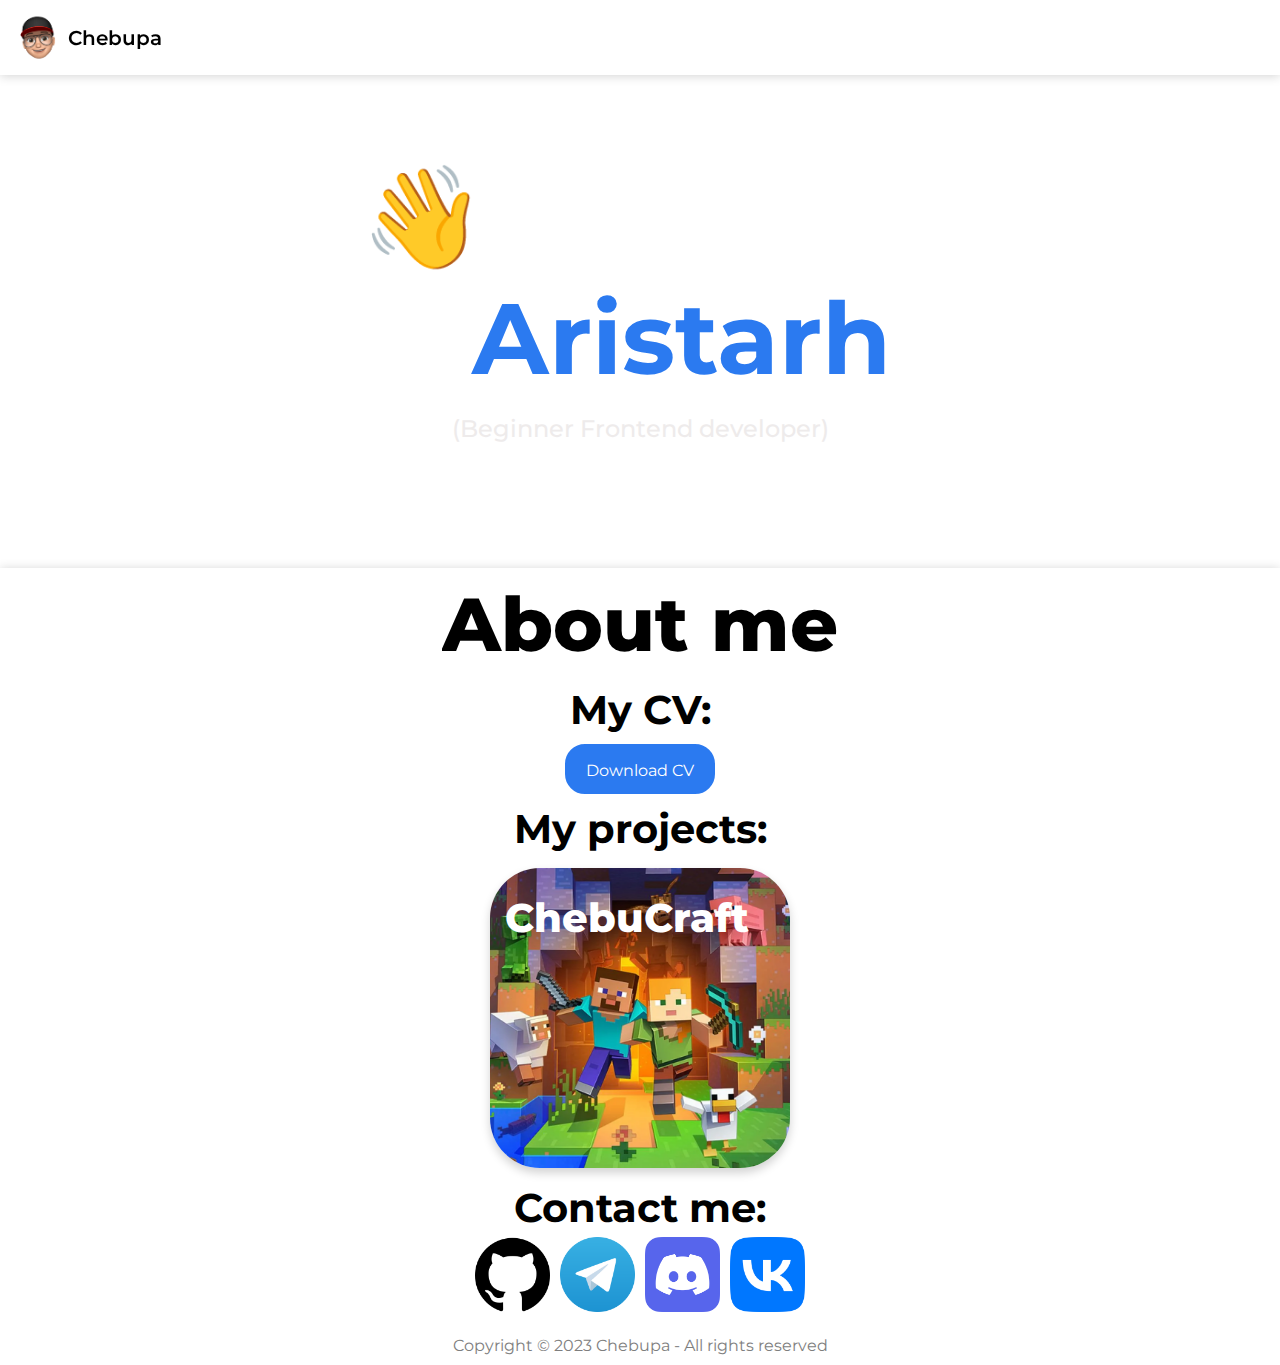
==== index.html @ 69a58de2 "Link button bug fixed (July 11, 2023)" ====
<!DOCTYPE html>
<html lang="en">
<head>
	<meta charset="UTF-8">
	<meta http-equiv="X-UA-Compatible" content="IE=edge">
	<meta name="viewport" content="width=device-width, initial-scale=1.0">
	<title>Chebupa</title>
	<!-- <script src="js/core.js"></script> -->
	<link rel="stylesheet" type="text/css" href="style.css">
	<link rel="shortcut icon" type="image/icon" href="img/logos/chebupa_logo_main.png">
</head>

<body>
	<img class="background-img" src="img/black_unity_wallpaper.png">

	<!-- nav bar -->
	<header>
		<nav>
			<a class="github-profile-link" href="https://github.com/Chebupa">
				<img src="img/logos/chebupa_logo_main.png">
				<p>Chebupa</p>
			</a>
		</nav>

	</header>

	<!-- scroll up button -->
	<a href="#" id="toTop">
		<svg width="24" height="26" viewBox="0 0 24 26" fill="none" xmlns="http://www.w3.org/2000/svg">
		<path d="M10.5 24C10.5 24.8284 11.1716 25.5 12 25.5C12.8284 25.5 13.5 24.8284 13.5 24L10.5 24ZM13.0607 0.93934C12.4749 0.353553 11.5251 0.353553 10.9393 0.93934L1.3934 10.4853C0.807611 11.0711 0.807611 12.0208 1.3934 12.6066C1.97918 13.1924 2.92893 13.1924 3.51472 12.6066L12 4.12132L20.4853 12.6066C21.0711 13.1924 22.0208 13.1924 22.6066 12.6066C23.1924 12.0208 23.1924 11.0711 22.6066 10.4853L13.0607 0.93934ZM13.5 24L13.5 2L10.5 2L10.5 24L13.5 24Z" fill="white"/>
		</svg>
	</a>

	<!-- main content -->
	<main>
		<section class="greeting">
			<!-- <img class="background" src="img/black_unity_wallpaper.png"> -->
			<h1>Hi👋, my name <br>is <a href="https://github.com/Chebupa">Aristarh</a>!</h1>
			<h2>(Beginner Frontend developer)</h2>
		</section>

		<section class="about-me">
			<h2>About me</h2>
			<section class="about-me-info">
				<div class="cv">
					<h3>My CV:</h3>
					<a href="others/piece_of_shit.txt" download class="download-btn">
						<p>Download CV</p>
					</a>
				</div>

				<!-- projects -->
				<section class="my-projects">
					<h3>My projects:</h3>
					<ul class="projects-list">

						<!-- chebucraft modal window -->
						<li class="chebucraft-button">
							<button class="btn btn-open">
								<h2>ChebuCraft</h2>
								<img src="img/minecraft.webp">
							</button>
						</li>

						<!-- chebucraft modal window -->
						<div class="overlay hidden">
							<section class="modal hidden">
								<div class="flex">

									<img src="img/minecraft_wide.webp"/>

									<div class="flex2">
										<h2>ChebuCraft</h2>
										<p class="chebucraft-info-p">ChebuCraft is a private Minecraft SMP server.</p>

											<a href="https://chebucraft.github.io" class="chebu-link">
												<div class="chebucraft-link">Learn more</div>
											</a>

									</div>

									<div class="flex3">
										<button class="btn-close">⨉</button>
									</div>

								</div>
							</section>
						</div>
						
					</ul>

				</section>

				<section class="contact-me">
					<h3>Contact me:</h3>
					<ul>
						<li>
							<a href="https://github.com/Chebupa">
								<img src="img/logos/github_logo.png">
							</a> <!-- GitHub -->
						</li>
						<li>
							<a href="https://t.me/chebupa">
								<img src="img/logos/tg_logo.webp">
							</a> <!-- Telegram -->
						</li>
						<li>
							<a href="#">
								<img src="img/logos/discord_logo.webp">
							</a> <!-- Discord -->
						</li>
						<li>
							<a href="https://vk.com/chebumazh">
								<img src="img/logos/vk_logo.webp">
							</a> <!-- VK -->
						</li>
					</ul>
				</section>
			</section>
		</section>
	</main>

	<!-- footer -->
	<footer>
		<div class="row">
		Copyright © 2023 Chebupa - All rights reserved
		</div>
	</footer>

	<script src="js/core.js"></script>
</body>
</html>
---- style.css ----
/* FONTS */
/* montseratt */
@import url('https://fonts.googleapis.com/css2?family=Montserrat:wght@100;200;300;400;500;600;700;800;900&display=swap');

* {
	margin: 0;
	padding: 0;
	overflow-x: hidden;
	box-sizing: border-box;
	border-radius: 0px;
	text-decoration: none !important;
}

button {
	border: none !important;
	background-color: transparent;
}

body {
	/* background-image: url(img/black_unity_wallpaper.png); */
	font-family: 'Montserrat', sans-serif;
	-ms-overflow-style: none;  /* IE and Edge */
  scrollbar-width: none;  /* Firefox */

	cursor: url('img/macos_cursor.svg'), auto;
}
body::-webkit-scrollbar {
	display: none; /* Safari */
}

/* 1200px SCREEN (laptops) */
@media screen and (min-width: 1200px) {
	/* body {
		background-color: red;
	} */

	.background-img {
		z-index: -1;
		position: absolute;
		width: 100%;

		filter: brightness(75%);

		box-shadow: inset 0 0 0 1000px rgba(0, 0, 0, 0.81);
	}

	/* nav bar */
	nav {
		position: fixed;
		top: 0;
		right: 0;
		left: 0;

		display: flex;
		justify-content: space-between;
		z-index: 99;

		padding: 12.5px;
		background-color: white;
		box-shadow: 0px 1px 10px lightgrey;
	}
	nav p {
		font-weight: 600;
		font-size: 1.25rem;
		margin: auto 0px auto 5px;

		color: black;
	}
	.github-profile-link {
		display: flex;
	}
	.github-profile-link:hover {
		cursor: url(img/macos_pointer.svg), auto;
	}
	.github-profile-link img {
		border-radius: 100%;
		width: 50px;
	}
	.links {
		display: flex;
	}
	.links p {
		font-weight: 500;
	}
	.chebuhub-link {
		margin: auto;
	}
	.chebuhub-link:hover {
		color: black;
		text-decoration: underline;
	}
	.wallpapers-link {
		margin: auto;
	}
	.wallpapers-link:hover {
		color: black;
		text-decoration: underline;
	}
	.chebucraft-link {
		margin: auto;
	}
	.chebucraft-link:hover {
		color: black;
		text-decoration: underline;
	}

	/* main content */
	.greeting {
		display: flex;
		flex-direction: column;
		align-items: center;
		padding: 125px;
	}
	.greeting h1 {
		color: white;
		font-size: 6.25rem;
		font-weight: 700;
		text-align: center;
		/* margin-top: 125px; */
	}
	.greeting h2 {
		color: rgb(238, 235, 235);
		text-align: center;
		font-weight: 500;
		margin-top: 15px;
		/* margin-bottom: 125px; */
	}
	.greeting a {
		color: rgb(43, 122, 240);
		text-decoration: underline;
	}
	.greeting a:hover {
		cursor: url(img/macos_pointer.svg), auto;
	}
	.greeting img {
		margin-top: 15px;
		margin-bottom: 75px;
	}

	/* about me */
	.about-me {
		z-index: 1;
		background-color: white;
		box-shadow: 0px 1px 10px lightgrey;
		display: flex;
		flex-direction: column;
		align-items: center;
		text-align: center;
	}
	.about-me h2 {
		text-align: center;

		font-size: 75px;
		font-weight: 800;

		margin-bottom: 15px;
		margin-top: 10px;
	}
	.about-me img {
		border-radius: 100%;
	}
	.about-me-info {
		display: flex;
		flex-direction: column;
		justify-content: space-between;
		align-items: center;
	}
	.about-me-info h3 {
		font-size: 40px;
	}

	.cv .download-btn {
		display: block;
		width: 150px;
		height: 50px;

		overflow: hidden;

		text-align: center;
		color: white;

		border: 2px solid rgb(43, 122, 240);
		border-radius: 20px;
		background-color: rgb(43, 122, 240);
		margin: 10px 25px 10px 25px;

		transition: 0.5s;
	}
	.cv .download-btn p {
		line-height: 50px;
	}
	.cv .download-btn:hover {
		border: 2px solid black;
		background-color: white;
		color: black;

		cursor: url(img/macos_pointer.svg), auto;

		transition: 0.5s;
	}
	.cv .download-btn:active {
		scale: 90%;

		transition: 0.1s;
	}

	.projects-list {
		overflow: hidden;
		display: flex;
		margin: 0px;
		flex-wrap: wrap;
		justify-content: center;
	}
	
	.projects-list li {
		width: 300px;
		height: 300px;
		background-color: transparent;
		border-radius: 50px;
		border: none;
		overflow-y: hidden;

		/* flex: 1 1 auto; */
		margin: 15px;
		box-shadow: 0px 5px 10px lightgrey;
		transition: 0.5s;
	}
	.projects-list li:hover {
		scale: 105%;
		overflow-y: hidden;

		cursor: url('img/macos_pointer.svg'), auto;

		transition: 0.5s;
	}
	.projects-list li:active {
		overflow: hidden;
	}
	
	.projects-list img {		/* img {max-width:100%;height:auto;} */
		border-radius: 0%;
		width: 100%;

		z-index: 9;
		overflow: hidden;
	}
	.projects-list h2 {
		font-family: 'Montserrat', sans-serif;
		font-size: 40px;

		position: absolute;
		margin: 25px 0px 0px 15px;
		text-align: left;

		color: white;
	}

	/* ChebuCraft modal window */
	.overlay {
		display: flex;
		align-items: center;
		align-content: center;
		justify-content: space-around;

		position: fixed;
		top: 0;
		bottom: 0;
		left: 0;
		right: 0;

		width: 100%;
		height: 100%;

		background: rgba(0, 0, 0, 0.5);
		backdrop-filter: blur(3px);

		z-index: 99;
	}
	.modal {
		position: absolute;
		display: flex;
		background-color: white;
		border-radius: 35px;
		padding: 25px;
	}
	.modal .flex {
		display: flex;
		align-items: center;
		justify-content: space-between;
	}
	.modal img {
		width: 400px;

		border-radius: 25px;
	}
	.modal input {
		padding: 0.7rem 1rem;
		border: 1px solid #ddd;
		border-radius: 5px;
		font-size: 0.9em;
	}
	.modal h2 {
		color: black;
		position: relative;
	}
	.modal p {
		font-size: 0.9rem;
		color: #777;
		margin: 0.4rem 0 0.2rem;
	}
	/* .flex-1 {
		display: flex;
		flex-direction: row;

		justify-content: space-between;
	} */
	.flex2 {
		display: flex;
		flex-direction: column;
		align-items: center;
	}
	.flex2 h2 {
		margin: 0px 0px 0px 56px;
	}
	.flex .chebucraft-info-p {
		width: 250px;
		margin: 0px 0px 0px 56px;
	}
	/* .flex2 a {
		margin: 0px 0px 0px 56px;

	} */
	.flex3 {
		height: 100%;
		width: 31px;

		display: flex;
		flex-direction: column;
		justify-content: flex-start;
		align-items: center;
	}
	.chebucraft-link {
		border-radius: 15px;
		cursor: url('img/macos_pointer.svg'), auto;
		border: 2px solid rgb(43, 122, 240);
		overflow: hidden;

		font-size: 25px;
		line-height: 45px;

		padding: 0px 15px 0px 15px;
		margin: 20px 0px 10px 56px;

		text-decoration: none;

		background-color: rgb(43, 122, 240);

		transition: 0.5s;
	}
	.chebucraft-link:hover {
		/* box-shadow: 0px 0px 10px 1px rgb(43, 122, 240); */
		background-color: white;
		border: 2px solid black;
		color: black;

		cursor: url(img/macos_pointer.svg), auto;
		/* scale: 103%; */
		transition: 0.5s;
	}
	.chebucraft-link:active {
		scale: 90%;

		transition: 0.1s;
	}
	.chebucraft-link a {
		color: white;

		text-decoration: none !important;
	}
	.chebucraft-link a:hover {
		color: black;
	}
	.chebu-link {
		color: white;
	}

	.btn {
		width: auto;
		height: auto;
		border: none;
	}
	.btn-close {
		position: absolute;
		transform: translate(10px, -20px);
		padding: 0.5rem 0.7rem;
		background-color: #eee;
		border-radius: 50%;
		margin: 10px 10px 10px 10px;

		transition: 0.5s;
	}
	.btn-close:hover {
		background-color: #9a9a9a;

		transition: 0.5s;
	}
	.hidden {
		display: none;
	}
	
	/* contact me */
	.contact-me ul {
		display: flex;
	}
	.contact-me li {
		margin: 5px;

		transition: 0.1s;
	}
	.contact-me li:hover {
		scale: 110%;

		cursor: url(img/macos_pointer.svg), auto;

		transition: 0.1s;
	}
	.contact-me img {
		width: 75px;
		height: 75px;

		border-radius: 0px;
	}

	/* footer */
	footer {
		display: flex;
		flex-direction: column;
		align-items: center;
	}
	footer .row {
		margin: 15px 0px 10px 0px;
		color: rgb(126, 126, 126);
	}

}
/* 998px SCREEN (tablet) */
@media screen and (min-width: 998px) and (max-width: 1199px) {
	/*body {
		background-color: orange;
	}*/
}
/* 768px SCREEN (tablet) */
@media screen and (min-width: 768px) and (max-width: 997px) {
	/*body {
		background-color: yellow;
	}*/
}
/* 576px SCREEN (phone) */
@media screen and (min-width: 576px) and (max-width: 767px) {
	/* body {
		background-color: yellowgreen;
	} */
}
/* 320px SCREEN (phone) */
@media screen and (min-width: 320px) and (max-width: 575px) {
	/* body {
		background-color: green;
	} */
}
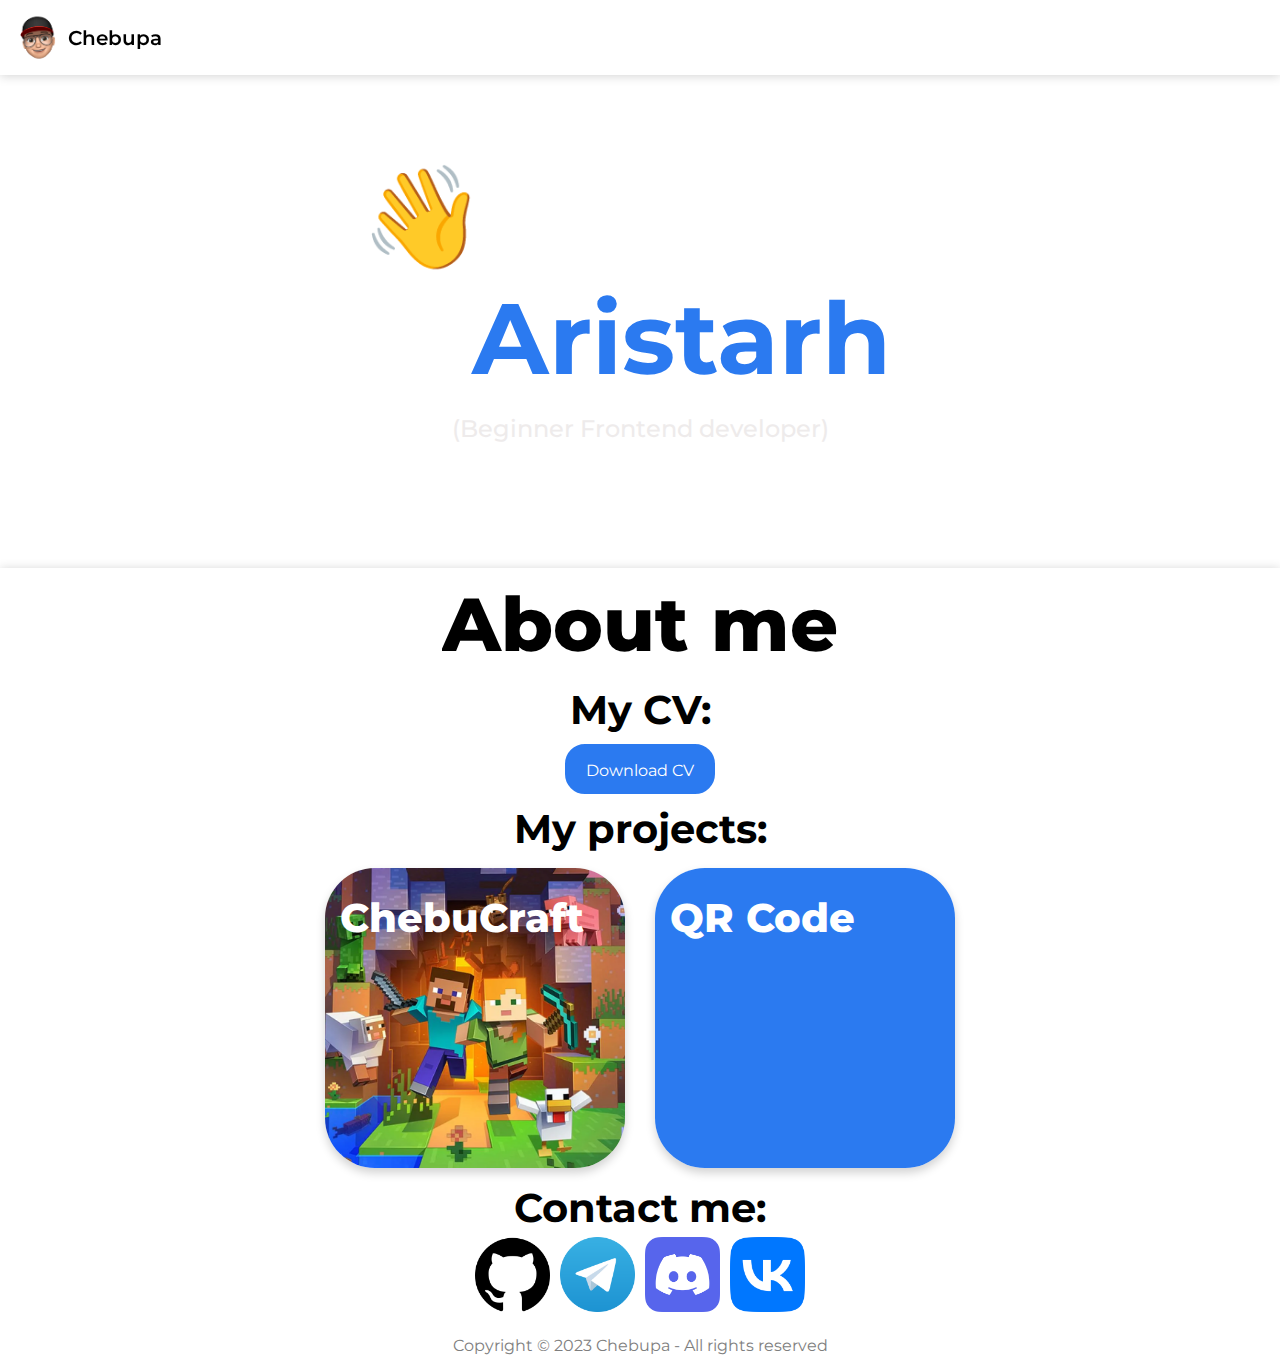
==== commit 5d45b1a6: "mobile and tablet optimization 0.1" ====
--- a/index.html
+++ b/index.html
@@ -5,14 +5,15 @@
 	<meta http-equiv="X-UA-Compatible" content="IE=edge">
 	<meta name="viewport" content="width=device-width, initial-scale=1.0">
 	<title>Chebupa</title>
-	<!-- <script src="js/core.js"></script> -->
 	<link rel="stylesheet" type="text/css" href="style.css">
 	<link rel="shortcut icon" type="image/icon" href="img/logos/chebupa_logo_main.png">
 </head>
 
 <body>
-	<img class="background-img" src="img/black_unity_wallpaper.png">
-
+	<div class="background-wrapper">
+		<img class="background-img" src="img/black_unity_wallpaper.png">
+	</div>
+	
 	<!-- nav bar -->
 	<header>
 		<nav>
@@ -54,33 +55,68 @@
 					<h3>My projects:</h3>
 					<ul class="projects-list">
 
-						<!-- chebucraft modal window -->
+						<!-- ChebuCraft preview -->
 						<li class="chebucraft-button">
-							<button class="btn btn-open">
+							<button class="btn chebucraft-btn-open">
 								<h2>ChebuCraft</h2>
 								<img src="img/minecraft.webp">
 							</button>
 						</li>
 
-						<!-- chebucraft modal window -->
-						<div class="overlay hidden">
-							<section class="modal hidden">
-								<div class="flex">
+						<!-- ChebuCraft modal window -->
+						<div class="chebucraft-overlay hidden">
+							<section class="chebucraft-modal hidden">
+								<div class="chebucraft-flex">
 
 									<img src="img/minecraft_wide.webp"/>
 
-									<div class="flex2">
+									<div class="chebucraft-flex2">
 										<h2>ChebuCraft</h2>
 										<p class="chebucraft-info-p">ChebuCraft is a private Minecraft SMP server.</p>
 
-											<a href="https://chebucraft.github.io" class="chebu-link">
+											<a href="https://chebupa.github.io/chebucraft/" class="chebu-link">
 												<div class="chebucraft-link">Learn more</div>
 											</a>
 
 									</div>
 
-									<div class="flex3">
-										<button class="btn-close">⨉</button>
+									<div class="chebucraft-flex3">
+										<button class="chebucraft-btn-close">⨉</button>
+									</div>
+
+								</div>
+							</section>
+						</div>
+
+
+						<!-- QR Code creator preview -->
+						<li class="qrcode-button">
+							<button class="btn qrcode-btn-open">
+								<h2>QR Code</h2>
+								<img src="img/empty_300_300.webp">
+							</button>
+						</li>
+
+						<!-- QR Code creator modal window -->
+						<div class="qrcode-overlay hidden">
+							<section class="qrcode-modal hidden">
+								<div class="qrcode-flex">
+
+									<img src="img/minecraft_wide.webp"/>
+
+									<div class="qrcode-flex2">
+										<h2>QR Code</h2>
+										<p class="qrcode-info-p">ChebuCraft is a private Minecraft SMP server.</p>
+
+											<a href="https://chebupa.github.io/qrcode-creator/" class="chebu-link">
+												<div class="qrcode-link">Learn more</div>
+											</a>
+
+
+									</div>
+
+									<div class="qrcode-flex3">
+										<button class="qrcode-btn-close">⨉</button>
 									</div>
 
 								</div>
--- a/style.css
+++ b/style.css
@@ -20,7 +20,7 @@
 	/* background-image: url(img/black_unity_wallpaper.png); */
 	font-family: 'Montserrat', sans-serif;
 	-ms-overflow-style: none;  /* IE and Edge */
-  scrollbar-width: none;  /* Firefox */
+  	scrollbar-width: none;  /* Firefox */
 
 	cursor: url('img/macos_cursor.svg'), auto;
 }
@@ -230,6 +230,7 @@
 		overflow-y: hidden;
 
 		cursor: url('img/macos_pointer.svg'), auto;
+		cursor: pointer !important;
 
 		transition: 0.5s;
 	}
@@ -256,7 +257,7 @@
 	}
 
 	/* ChebuCraft modal window */
-	.overlay {
+	.chebucraft-overlay {
 		display: flex;
 		align-items: center;
 		align-content: center;
@@ -276,34 +277,34 @@
 
 		z-index: 99;
 	}
-	.modal {
+	.chebucraft-modal {
 		position: absolute;
 		display: flex;
 		background-color: white;
 		border-radius: 35px;
 		padding: 25px;
 	}
-	.modal .flex {
+	.chebucraft-modal .chebucraft-flex {
 		display: flex;
 		align-items: center;
 		justify-content: space-between;
 	}
-	.modal img {
+	.chebucraft-modal img {
 		width: 400px;
 
 		border-radius: 25px;
 	}
-	.modal input {
+	.chebucraft-modal input {
 		padding: 0.7rem 1rem;
 		border: 1px solid #ddd;
 		border-radius: 5px;
 		font-size: 0.9em;
 	}
-	.modal h2 {
+	.chebucraft-modal h2 {
 		color: black;
 		position: relative;
 	}
-	.modal p {
+	.chebucraft-modal p {
 		font-size: 0.9rem;
 		color: #777;
 		margin: 0.4rem 0 0.2rem;
@@ -314,15 +315,15 @@
 
 		justify-content: space-between;
 	} */
-	.flex2 {
-		display: flex;
-		flex-direction: column;
-		align-items: center;
-	}
-	.flex2 h2 {
+	.chebucraft-flex2 {
+		display: flex;
+		flex-direction: column;
+		align-items: center;
+	}
+	.chebucraft-flex2 h2 {
 		margin: 0px 0px 0px 56px;
 	}
-	.flex .chebucraft-info-p {
+	.chebucraft-flex .chebucraft-info-p {
 		width: 250px;
 		margin: 0px 0px 0px 56px;
 	}
@@ -330,7 +331,7 @@
 		margin: 0px 0px 0px 56px;
 
 	} */
-	.flex3 {
+	.chebucraft-flex3 {
 		height: 100%;
 		width: 31px;
 
@@ -389,7 +390,7 @@
 		height: auto;
 		border: none;
 	}
-	.btn-close {
+	.chebucraft-btn-close {
 		position: absolute;
 		transform: translate(10px, -20px);
 		padding: 0.5rem 0.7rem;
@@ -399,7 +400,160 @@
 
 		transition: 0.5s;
 	}
-	.btn-close:hover {
+	.chebucraft-btn-close:hover {
+		background-color: #9a9a9a;
+
+		transition: 0.5s;
+	}
+	.hidden {
+		display: none;
+	}
+
+	/* QR Code modal window */
+	.qrcode-overlay {
+		display: flex;
+		align-items: center;
+		align-content: center;
+		justify-content: space-around;
+
+		position: fixed;
+		top: 0;
+		bottom: 0;
+		left: 0;
+		right: 0;
+
+		width: 100%;
+		height: 100%;
+
+		background: rgba(0, 0, 0, 0.5);
+		backdrop-filter: blur(3px);
+
+		z-index: 99;
+	}
+	.qrcode-modal {
+		position: absolute;
+		display: flex;
+		background-color: white;
+		border-radius: 35px;
+		padding: 25px;
+	}
+	.qrcode-modal .qrcode-flex {
+		display: flex;
+		align-items: center;
+		justify-content: space-between;
+	}
+	.qrcode-modal img {
+		width: 400px;
+
+		border-radius: 25px;
+	}
+	.qrcode-modal input {
+		padding: 0.7rem 1rem;
+		border: 1px solid #ddd;
+		border-radius: 5px;
+		font-size: 0.9em;
+	}
+	.qrcode-modal h2 {
+		color: black;
+		position: relative;
+	}
+	.qrcode-modal p {
+		font-size: 0.9rem;
+		color: #777;
+		margin: 0.4rem 0 0.2rem;
+	}
+	/* .flex-1 {
+		display: flex;
+		flex-direction: row;
+
+		justify-content: space-between;
+	} */
+	.qrcode-flex2 {
+		display: flex;
+		flex-direction: column;
+		align-items: center;
+	}
+	.qrcode-flex2 h2 {
+		margin: 0px 0px 0px 56px;
+	}
+	.qrcode-flex .qrcode-info-p {
+		width: 250px;
+		margin: 0px 0px 0px 56px;
+	}
+	/* .flex2 a {
+		margin: 0px 0px 0px 56px;
+
+	} */
+	.qrcode-flex3 {
+		height: 100%;
+		width: 31px;
+
+		display: flex;
+		flex-direction: column;
+		justify-content: flex-start;
+		align-items: center;
+	}
+	.qrcode-link {
+		border-radius: 15px;
+		cursor: url('img/macos_pointer.svg'), auto;
+		border: 2px solid rgb(43, 122, 240);
+		overflow: hidden;
+
+		font-size: 25px;
+		line-height: 45px;
+
+		padding: 0px 15px 0px 15px;
+		margin: 20px 0px 10px 56px;
+
+		text-decoration: none;
+
+		background-color: rgb(43, 122, 240);
+
+		transition: 0.5s;
+	}
+	.qrcode-link:hover {
+		/* box-shadow: 0px 0px 10px 1px rgb(43, 122, 240); */
+		background-color: white;
+		border: 2px solid black;
+		color: black;
+
+		cursor: url(img/macos_pointer.svg), auto;
+		/* scale: 103%; */
+		transition: 0.5s;
+	}
+	.qrcode-link:active {
+		scale: 90%;
+
+		transition: 0.1s;
+	}
+	.qrcode-link a {
+		color: white;
+
+		text-decoration: none !important;
+	}
+	.qrcode-link a:hover {
+		color: black;
+	}
+	.chebu-link {
+		color: white;
+	}
+
+	.btn {
+		width: auto;
+		height: auto;
+		border: none;
+	}
+	.qrcode-btn-close {
+		position: absolute;
+		transform: translate(10px, -20px);
+		padding: 0.5rem 0.7rem;
+		background-color: #eee;
+		border-radius: 50%;
+		margin: 10px 10px 10px 10px;
+
+		transition: 0.5s;
+	}
+	.qrcode-btn-close:hover {
 		background-color: #9a9a9a;
 
 		transition: 0.5s;
@@ -443,24 +597,1768 @@
 	}
 
 }
+
+
+
+
+
+/*! ====================================================== *//* ====================================================== */
+
+
+
+
+
 /* 998px SCREEN (tablet) */
 @media screen and (min-width: 998px) and (max-width: 1199px) {
 	/*body {
 		background-color: orange;
 	}*/
+
+	.background-img {
+		z-index: -1;
+		position: absolute;
+		width: 100%;
+
+		filter: brightness(75%);
+
+		box-shadow: inset 0 0 0 1000px rgba(0, 0, 0, 0.81);
+	}
+
+	/* nav bar */
+	nav {
+		position: fixed;
+		top: 0;
+		right: 0;
+		left: 0;
+
+		display: flex;
+		justify-content: space-between;
+		z-index: 99;
+
+		padding: 12.5px;
+		background-color: white;
+		box-shadow: 0px 1px 10px lightgrey;
+	}
+	nav p {
+		font-weight: 600;
+		font-size: 1.25rem;
+		margin: auto 0px auto 5px;
+
+		color: black;
+	}
+	.github-profile-link {
+		display: flex;
+	}
+	.github-profile-link:hover {
+		cursor: url(img/macos_pointer.svg), auto;
+	}
+	.github-profile-link img {
+		border-radius: 100%;
+		width: 50px;
+	}
+	.links {
+		display: flex;
+	}
+	.links p {
+		font-weight: 500;
+	}
+	.chebuhub-link {
+		margin: auto;
+	}
+	.chebuhub-link:hover {
+		color: black;
+		text-decoration: underline;
+	}
+	.wallpapers-link {
+		margin: auto;
+	}
+	.wallpapers-link:hover {
+		color: black;
+		text-decoration: underline;
+	}
+	.chebucraft-link {
+		margin: auto;
+	}
+	.chebucraft-link:hover {
+		color: black;
+		text-decoration: underline;
+	}
+
+	/* main content */
+	.greeting {
+		display: flex;
+		flex-direction: column;
+		align-items: center;
+		padding: 125px;
+	}
+	.greeting h1 {
+		color: white;
+		font-size: 6.25rem;
+		font-weight: 700;
+		text-align: center;
+		/* margin-top: 125px; */
+	}
+	.greeting h2 {
+		color: rgb(238, 235, 235);
+		text-align: center;
+		font-weight: 500;
+		margin-top: 15px;
+		/* margin-bottom: 125px; */
+	}
+	.greeting a {
+		color: rgb(43, 122, 240);
+		text-decoration: underline;
+	}
+	.greeting a:hover {
+		cursor: url(img/macos_pointer.svg), auto;
+	}
+	.greeting img {
+		margin-top: 15px;
+		margin-bottom: 75px;
+	}
+
+	/* about me */
+	.about-me {
+		z-index: 1;
+		background-color: white;
+		box-shadow: 0px 1px 10px lightgrey;
+		display: flex;
+		flex-direction: column;
+		align-items: center;
+		text-align: center;
+	}
+	.about-me h2 {
+		text-align: center;
+
+		font-size: 75px;
+		font-weight: 800;
+
+		margin-bottom: 15px;
+		margin-top: 10px;
+	}
+	.about-me img {
+		border-radius: 100%;
+	}
+	.about-me-info {
+		display: flex;
+		flex-direction: column;
+		justify-content: space-between;
+		align-items: center;
+	}
+	.about-me-info h3 {
+		font-size: 40px;
+	}
+
+	.cv .download-btn {
+		display: block;
+		width: 150px;
+		height: 50px;
+
+		overflow: hidden;
+
+		text-align: center;
+		color: white;
+
+		border: 2px solid rgb(43, 122, 240);
+		border-radius: 20px;
+		background-color: rgb(43, 122, 240);
+		margin: 10px 25px 10px 25px;
+
+		transition: 0.5s;
+	}
+	.cv .download-btn p {
+		line-height: 50px;
+	}
+	.cv .download-btn:hover {
+		border: 2px solid black;
+		background-color: white;
+		color: black;
+
+		cursor: url(img/macos_pointer.svg), auto;
+
+		transition: 0.5s;
+	}
+	.cv .download-btn:active {
+		scale: 90%;
+
+		transition: 0.1s;
+	}
+
+	.projects-list {
+		overflow: hidden;
+		display: flex;
+		margin: 0px;
+		flex-wrap: wrap;
+		justify-content: center;
+	}
+	
+	.projects-list li {
+		width: 300px;
+		height: 300px;
+		background-color: transparent;
+		border-radius: 50px;
+		border: none;
+		overflow-y: hidden;
+
+		/* flex: 1 1 auto; */
+		margin: 15px;
+		box-shadow: 0px 5px 10px lightgrey;
+		transition: 0.5s;
+	}
+	.projects-list li:hover {
+		scale: 105%;
+		overflow-y: hidden;
+
+		cursor: url('img/macos_pointer.svg'), auto;
+		cursor: pointer !important;
+
+		transition: 0.5s;
+	}
+	.projects-list li:active {
+		overflow: hidden;
+	}
+	
+	.projects-list img {		/* img {max-width:100%;height:auto;} */
+		border-radius: 0%;
+		width: 100%;
+
+		z-index: 9;
+		overflow: hidden;
+	}
+	.projects-list h2 {
+		font-family: 'Montserrat', sans-serif;
+		font-size: 40px;
+
+		position: absolute;
+		margin: 25px 0px 0px 15px;
+		text-align: left;
+
+		color: white;
+	}
+
+	/* ChebuCraft modal window */
+	.chebucraft-overlay {
+		display: flex;
+		align-items: center;
+		align-content: center;
+		justify-content: space-around;
+
+		position: fixed;
+		top: 0;
+		bottom: 0;
+		left: 0;
+		right: 0;
+
+		width: 100%;
+		height: 100%;
+
+		background: rgba(0, 0, 0, 0.5);
+		backdrop-filter: blur(3px);
+
+		z-index: 99;
+	}
+	.chebucraft-modal {
+		position: absolute;
+		display: flex;
+		background-color: white;
+		border-radius: 35px;
+		padding: 25px;
+	}
+	.chebucraft-modal .chebucraft-flex {
+		display: flex;
+		align-items: center;
+		justify-content: space-between;
+	}
+	.chebucraft-modal img {
+		width: 400px;
+
+		border-radius: 25px;
+	}
+	.chebucraft-modal input {
+		padding: 0.7rem 1rem;
+		border: 1px solid #ddd;
+		border-radius: 5px;
+		font-size: 0.9em;
+	}
+	.chebucraft-modal h2 {
+		color: black;
+		position: relative;
+	}
+	.chebucraft-modal p {
+		font-size: 0.9rem;
+		color: #777;
+		margin: 0.4rem 0 0.2rem;
+	}
+	/* .flex-1 {
+		display: flex;
+		flex-direction: row;
+
+		justify-content: space-between;
+	} */
+	.chebucraft-flex2 {
+		display: flex;
+		flex-direction: column;
+		align-items: center;
+	}
+	.chebucraft-flex2 h2 {
+		margin: 0px 0px 0px 56px;
+	}
+	.chebucraft-flex .chebucraft-info-p {
+		width: 250px;
+		margin: 0px 0px 0px 56px;
+	}
+	/* .flex2 a {
+		margin: 0px 0px 0px 56px;
+
+	} */
+	.chebucraft-flex3 {
+		height: 100%;
+		width: 31px;
+
+		display: flex;
+		flex-direction: column;
+		justify-content: flex-start;
+		align-items: center;
+	}
+	.chebucraft-link {
+		border-radius: 15px;
+		cursor: url('img/macos_pointer.svg'), auto;
+		border: 2px solid rgb(43, 122, 240);
+		overflow: hidden;
+
+		font-size: 25px;
+		line-height: 45px;
+
+		padding: 0px 15px 0px 15px;
+		margin: 20px 0px 10px 56px;
+
+		text-decoration: none;
+
+		background-color: rgb(43, 122, 240);
+
+		transition: 0.5s;
+	}
+	.chebucraft-link:hover {
+		/* box-shadow: 0px 0px 10px 1px rgb(43, 122, 240); */
+		background-color: white;
+		border: 2px solid black;
+		color: black;
+
+		cursor: url(img/macos_pointer.svg), auto;
+		/* scale: 103%; */
+		transition: 0.5s;
+	}
+	.chebucraft-link:active {
+		scale: 90%;
+
+		transition: 0.1s;
+	}
+	.chebucraft-link a {
+		color: white;
+
+		text-decoration: none !important;
+	}
+	.chebucraft-link a:hover {
+		color: black;
+	}
+	.chebu-link {
+		color: white;
+	}
+
+	.btn {
+		width: auto;
+		height: auto;
+		border: none;
+	}
+	.chebucraft-btn-close {
+		position: absolute;
+		transform: translate(10px, -20px);
+		padding: 0.5rem 0.7rem;
+		background-color: #eee;
+		border-radius: 50%;
+		margin: 10px 10px 10px 10px;
+
+		transition: 0.5s;
+	}
+	.chebucraft-btn-close:hover {
+		background-color: #9a9a9a;
+
+		transition: 0.5s;
+	}
+	.hidden {
+		display: none;
+	}
+
+	/* QR Code modal window */
+	.qrcode-overlay {
+		display: flex;
+		align-items: center;
+		align-content: center;
+		justify-content: space-around;
+
+		position: fixed;
+		top: 0;
+		bottom: 0;
+		left: 0;
+		right: 0;
+
+		width: 100%;
+		height: 100%;
+
+		background: rgba(0, 0, 0, 0.5);
+		backdrop-filter: blur(3px);
+
+		z-index: 99;
+	}
+	.qrcode-modal {
+		position: absolute;
+		display: flex;
+		background-color: white;
+		border-radius: 35px;
+		padding: 25px;
+	}
+	.qrcode-modal .qrcode-flex {
+		display: flex;
+		align-items: center;
+		justify-content: space-between;
+	}
+	.qrcode-modal img {
+		width: 400px;
+
+		border-radius: 25px;
+	}
+	.qrcode-modal input {
+		padding: 0.7rem 1rem;
+		border: 1px solid #ddd;
+		border-radius: 5px;
+		font-size: 0.9em;
+	}
+	.qrcode-modal h2 {
+		color: black;
+		position: relative;
+	}
+	.qrcode-modal p {
+		font-size: 0.9rem;
+		color: #777;
+		margin: 0.4rem 0 0.2rem;
+	}
+	/* .flex-1 {
+		display: flex;
+		flex-direction: row;
+
+		justify-content: space-between;
+	} */
+	.qrcode-flex2 {
+		display: flex;
+		flex-direction: column;
+		align-items: center;
+	}
+	.qrcode-flex2 h2 {
+		margin: 0px 0px 0px 56px;
+	}
+	.qrcode-flex .qrcode-info-p {
+		width: 250px;
+		margin: 0px 0px 0px 56px;
+	}
+	/* .flex2 a {
+		margin: 0px 0px 0px 56px;
+
+	} */
+	.qrcode-flex3 {
+		height: 100%;
+		width: 31px;
+
+		display: flex;
+		flex-direction: column;
+		justify-content: flex-start;
+		align-items: center;
+	}
+	.qrcode-link {
+		border-radius: 15px;
+		cursor: url('img/macos_pointer.svg'), auto;
+		border: 2px solid rgb(43, 122, 240);
+		overflow: hidden;
+
+		font-size: 25px;
+		line-height: 45px;
+
+		padding: 0px 15px 0px 15px;
+		margin: 20px 0px 10px 56px;
+
+		text-decoration: none;
+
+		background-color: rgb(43, 122, 240);
+
+		transition: 0.5s;
+	}
+	.qrcode-link:hover {
+		/* box-shadow: 0px 0px 10px 1px rgb(43, 122, 240); */
+		background-color: white;
+		border: 2px solid black;
+		color: black;
+
+		cursor: url(img/macos_pointer.svg), auto;
+		/* scale: 103%; */
+		transition: 0.5s;
+	}
+	.qrcode-link:active {
+		scale: 90%;
+
+		transition: 0.1s;
+	}
+	.qrcode-link a {
+		color: white;
+
+		text-decoration: none !important;
+	}
+	.qrcode-link a:hover {
+		color: black;
+	}
+	.chebu-link {
+		color: white;
+	}
+
+	.btn {
+		width: auto;
+		height: auto;
+		border: none;
+	}
+	.qrcode-btn-close {
+		position: absolute;
+		transform: translate(10px, -20px);
+		padding: 0.5rem 0.7rem;
+		background-color: #eee;
+		border-radius: 50%;
+		margin: 10px 10px 10px 10px;
+
+		transition: 0.5s;
+	}
+	.qrcode-btn-close:hover {
+		background-color: #9a9a9a;
+
+		transition: 0.5s;
+	}
+	.hidden {
+		display: none;
+	}
+	
+	/* contact me */
+	.contact-me ul {
+		display: flex;
+	}
+	.contact-me li {
+		margin: 5px;
+
+		transition: 0.1s;
+	}
+	.contact-me li:hover {
+		scale: 110%;
+
+		cursor: url(img/macos_pointer.svg), auto;
+
+		transition: 0.1s;
+	}
+	.contact-me img {
+		width: 75px;
+		height: 75px;
+
+		border-radius: 0px;
+	}
+
+	/* footer */
+	footer {
+		display: flex;
+		flex-direction: column;
+		align-items: center;
+	}
+	footer .row {
+		margin: 15px 0px 10px 0px;
+		color: rgb(126, 126, 126);
+	}
 }
+
+
+
+
+
+/*! ====================================================== *//* ====================================================== */
+
+
+
+
+
 /* 768px SCREEN (tablet) */
 @media screen and (min-width: 768px) and (max-width: 997px) {
 	/*body {
 		background-color: yellow;
 	}*/
+
+	.background-wrapper {
+		position: absolute;
+		width: 100%;
+		height: 100%;
+	}
+	.background-img {
+		z-index: -1;
+		position: relative;
+		width: auto;
+		height: 100%;
+		
+		filter: brightness(75%);
+
+		box-shadow: inset 0 0 0 1000px rgba(0, 0, 0, 0.81);
+	}
+
+	/* nav bar */
+	nav {
+		position: fixed;
+		top: 0;
+		right: 0;
+		left: 0;
+
+		display: flex;
+		justify-content: space-between;
+		z-index: 99;
+
+		padding: 12.5px;
+		background-color: white;
+		box-shadow: 0px 1px 10px lightgrey;
+	}
+	nav p {
+		font-weight: 600;
+		font-size: 1.25rem;
+		margin: auto 0px auto 5px;
+
+		color: black;
+	}
+	.github-profile-link {
+		display: flex;
+	}
+	.github-profile-link:hover {
+		cursor: url(img/macos_pointer.svg), auto;
+	}
+	.github-profile-link img {
+		border-radius: 100%;
+		width: 50px;
+	}
+	.links {
+		display: flex;
+	}
+	.links p {
+		font-weight: 500;
+	}
+	.chebuhub-link {
+		margin: auto;
+	}
+	.chebuhub-link:hover {
+		color: black;
+		text-decoration: underline;
+	}
+	.wallpapers-link {
+		margin: auto;
+	}
+	.wallpapers-link:hover {
+		color: black;
+		text-decoration: underline;
+	}
+	.chebucraft-link {
+		margin: auto;
+	}
+	.chebucraft-link:hover {
+		color: black;
+		text-decoration: underline;
+	}
+
+	/* main content */
+	.greeting {
+		display: flex;
+		flex-direction: column;
+		align-items: center;
+		padding: 125px;
+	}
+	.greeting h1 {
+		color: white;
+		font-size: 6.25rem;
+		font-weight: 700;
+		text-align: center;
+		/* margin-top: 125px; */
+	}
+	.greeting h2 {
+		color: rgb(238, 235, 235);
+		text-align: center;
+		font-weight: 500;
+		margin-top: 15px;
+		/* margin-bottom: 125px; */
+	}
+	.greeting a {
+		color: rgb(43, 122, 240);
+		text-decoration: underline;
+	}
+	.greeting a:hover {
+		cursor: url(img/macos_pointer.svg), auto;
+	}
+	.greeting img {
+		margin-top: 15px;
+		margin-bottom: 75px;
+	}
+
+	/* about me */
+	.about-me {
+		z-index: 1;
+		background-color: white;
+		box-shadow: 0px 1px 10px lightgrey;
+		display: flex;
+		flex-direction: column;
+		align-items: center;
+		text-align: center;
+	}
+	.about-me h2 {
+		text-align: center;
+
+		font-size: 75px;
+		font-weight: 800;
+
+		margin-bottom: 15px;
+		margin-top: 10px;
+	}
+	.about-me img {
+		border-radius: 100%;
+	}
+	.about-me-info {
+		display: flex;
+		flex-direction: column;
+		justify-content: space-between;
+		align-items: center;
+	}
+	.about-me-info h3 {
+		font-size: 40px;
+	}
+
+	.cv .download-btn {
+		display: block;
+		width: 150px;
+		height: 50px;
+
+		overflow: hidden;
+
+		text-align: center;
+		color: white;
+
+		border: 2px solid rgb(43, 122, 240);
+		border-radius: 20px;
+		background-color: rgb(43, 122, 240);
+		margin: 10px 25px 10px 25px;
+
+		transition: 0.5s;
+	}
+	.cv .download-btn p {
+		line-height: 50px;
+	}
+	.cv .download-btn:hover {
+		border: 2px solid black;
+		background-color: white;
+		color: black;
+
+		cursor: url(img/macos_pointer.svg), auto;
+
+		transition: 0.5s;
+	}
+	.cv .download-btn:active {
+		scale: 90%;
+
+		transition: 0.1s;
+	}
+
+	.projects-list {
+		overflow: hidden;
+		display: flex;
+		margin: 0px;
+		flex-wrap: wrap;
+		justify-content: center;
+	}
+	
+	.projects-list li {
+		width: 300px;
+		height: 300px;
+		background-color: transparent;
+		border-radius: 50px;
+		border: none;
+		overflow-y: hidden;
+
+		/* flex: 1 1 auto; */
+		margin: 15px;
+		box-shadow: 0px 5px 10px lightgrey;
+		transition: 0.5s;
+	}
+	.projects-list li:hover {
+		scale: 105%;
+		overflow-y: hidden;
+
+		cursor: url('img/macos_pointer.svg'), auto;
+		cursor: pointer !important;
+
+		transition: 0.5s;
+	}
+	.projects-list li:active {
+		overflow: hidden;
+	}
+	
+	.projects-list img {		/* img {max-width:100%;height:auto;} */
+		border-radius: 0%;
+		width: 100%;
+
+		z-index: 9;
+		overflow: hidden;
+	}
+	.projects-list h2 {
+		font-family: 'Montserrat', sans-serif;
+		font-size: 40px;
+
+		position: absolute;
+		margin: 25px 0px 0px 15px;
+		text-align: left;
+
+		color: white;
+	}
+
+	/* ChebuCraft modal window */
+	.chebucraft-overlay {
+		display: flex;
+		align-items: center;
+		align-content: center;
+		justify-content: space-around;
+
+		position: fixed;
+		top: 0;
+		bottom: 0;
+		left: 0;
+		right: 0;
+
+		width: 100%;
+		height: 100%;
+
+		background: rgba(0, 0, 0, 0.5);
+		backdrop-filter: blur(3px);
+
+		z-index: 99;
+	}
+	.chebucraft-modal {
+		position: absolute;
+		display: flex;
+		background-color: white;
+		border-radius: 35px;
+		padding: 25px;
+
+	}
+	.chebucraft-modal .chebucraft-flex {
+		display: flex;
+		align-items: center;
+		justify-content: space-between;
+	}
+	.chebucraft-modal img {
+		width: 400px;
+
+		border-radius: 25px;
+	}
+	.chebucraft-modal input {
+		padding: 0.7rem 1rem;
+		border: 1px solid #ddd;
+		border-radius: 5px;
+		font-size: 0.9em;
+	}
+	.chebucraft-modal h2 {
+		color: black;
+		position: relative;
+	}
+	.chebucraft-modal p {
+		font-size: 0.9rem;
+		color: #777;
+		margin: 0.4rem 0 0.2rem;
+	}
+	/* .flex-1 {
+		display: flex;
+		flex-direction: row;
+
+		justify-content: space-between;
+	} */
+	.chebucraft-flex2 {
+		display: flex;
+		flex-direction: column;
+		align-items: center;
+	}
+	.chebucraft-flex2 h2 {
+		margin: 0px 0px 0px 56px;
+	}
+	.chebucraft-flex .chebucraft-info-p {
+		width: 250px;
+		margin: 0px 0px 0px 56px;
+	}
+	/* .flex2 a {
+		margin: 0px 0px 0px 56px;
+
+	} */
+	.chebucraft-flex3 {
+		height: 100%;
+		width: 31px;
+
+		display: flex;
+		flex-direction: column;
+		justify-content: flex-start;
+		align-items: center;
+	}
+	.chebucraft-link {
+		border-radius: 15px;
+		cursor: url('img/macos_pointer.svg'), auto;
+		border: 2px solid rgb(43, 122, 240);
+		overflow: hidden;
+
+		font-size: 25px;
+		line-height: 45px;
+
+		padding: 0px 15px 0px 15px;
+		margin: 20px 0px 10px 56px;
+
+		text-decoration: none;
+
+		background-color: rgb(43, 122, 240);
+
+		transition: 0.5s;
+	}
+	.chebucraft-link:hover {
+		/* box-shadow: 0px 0px 10px 1px rgb(43, 122, 240); */
+		background-color: white;
+		border: 2px solid black;
+		color: black;
+
+		cursor: url(img/macos_pointer.svg), auto;
+		/* scale: 103%; */
+		transition: 0.5s;
+	}
+	.chebucraft-link:active {
+		scale: 90%;
+
+		transition: 0.1s;
+	}
+	.chebucraft-link a {
+		color: white;
+
+		text-decoration: none !important;
+	}
+	.chebucraft-link a:hover {
+		color: black;
+	}
+	.chebu-link {
+		color: white;
+	}
+
+	.btn {
+		width: auto;
+		height: auto;
+		border: none;
+	}
+	.chebucraft-btn-close {
+		position: absolute;
+		transform: translate(10px, -20px);
+		padding: 0.5rem 0.7rem;
+		background-color: #eee;
+		border-radius: 50%;
+		margin: 10px 10px 10px 10px;
+
+		transition: 0.5s;
+	}
+	.chebucraft-btn-close:hover {
+		background-color: #9a9a9a;
+
+		transition: 0.5s;
+	}
+	.hidden {
+		display: none;
+	}
+
+	/* QR Code modal window */
+	.qrcode-overlay {
+		display: flex;
+		align-items: center;
+		align-content: center;
+		justify-content: space-around;
+
+		position: fixed;
+		top: 0;
+		bottom: 0;
+		left: 0;
+		right: 0;
+
+		width: 100%;
+		height: 100%;
+
+		background: rgba(0, 0, 0, 0.5);
+		backdrop-filter: blur(3px);
+
+		z-index: 99;
+	}
+	.qrcode-modal {
+		position: absolute;
+		display: flex;
+		background-color: white;
+		border-radius: 35px;
+		padding: 25px;
+	}
+	.qrcode-modal .qrcode-flex {
+		display: flex;
+		align-items: center;
+		justify-content: space-between;
+	}
+	.qrcode-modal img {
+		width: 400px;
+
+		border-radius: 25px;
+	}
+	.qrcode-modal input {
+		padding: 0.7rem 1rem;
+		border: 1px solid #ddd;
+		border-radius: 5px;
+		font-size: 0.9em;
+	}
+	.qrcode-modal h2 {
+		color: black;
+		position: relative;
+	}
+	.qrcode-modal p {
+		font-size: 0.9rem;
+		color: #777;
+		margin: 0.4rem 0 0.2rem;
+	}
+	/* .flex-1 {
+		display: flex;
+		flex-direction: row;
+
+		justify-content: space-between;
+	} */
+	.qrcode-flex2 {
+		display: flex;
+		flex-direction: column;
+		align-items: center;
+	}
+	.qrcode-flex2 h2 {
+		margin: 0px 0px 0px 56px;
+	}
+	.qrcode-flex .qrcode-info-p {
+		width: 250px;
+		margin: 0px 0px 0px 56px;
+	}
+	/* .flex2 a {
+		margin: 0px 0px 0px 56px;
+
+	} */
+	.qrcode-flex3 {
+		height: 100%;
+		width: 31px;
+
+		display: flex;
+		flex-direction: column;
+		justify-content: flex-start;
+		align-items: center;
+	}
+	.qrcode-link {
+		border-radius: 15px;
+		cursor: url('img/macos_pointer.svg'), auto;
+		border: 2px solid rgb(43, 122, 240);
+		overflow: hidden;
+
+		font-size: 25px;
+		line-height: 45px;
+
+		padding: 0px 15px 0px 15px;
+		margin: 20px 0px 10px 56px;
+
+		text-decoration: none;
+
+		background-color: rgb(43, 122, 240);
+
+		transition: 0.5s;
+	}
+	.qrcode-link:hover {
+		/* box-shadow: 0px 0px 10px 1px rgb(43, 122, 240); */
+		background-color: white;
+		border: 2px solid black;
+		color: black;
+
+		cursor: url(img/macos_pointer.svg), auto;
+		/* scale: 103%; */
+		transition: 0.5s;
+	}
+	.qrcode-link:active {
+		scale: 90%;
+
+		transition: 0.1s;
+	}
+	.qrcode-link a {
+		color: white;
+
+		text-decoration: none !important;
+	}
+	.qrcode-link a:hover {
+		color: black;
+	}
+	.chebu-link {
+		color: white;
+	}
+
+	.btn {
+		width: auto;
+		height: auto;
+		border: none;
+	}
+	.qrcode-btn-close {
+		position: absolute;
+		transform: translate(10px, -20px);
+		padding: 0.5rem 0.7rem;
+		background-color: #eee;
+		border-radius: 50%;
+		margin: 10px 10px 10px 10px;
+
+		transition: 0.5s;
+	}
+	.qrcode-btn-close:hover {
+		background-color: #9a9a9a;
+
+		transition: 0.5s;
+	}
+	.hidden {
+		display: none;
+	}
+	
+	/* contact me */
+	.contact-me ul {
+		display: flex;
+	}
+	.contact-me li {
+		margin: 5px;
+
+		transition: 0.1s;
+	}
+	.contact-me li:hover {
+		scale: 110%;
+
+		cursor: url(img/macos_pointer.svg), auto;
+
+		transition: 0.1s;
+	}
+	.contact-me img {
+		width: 75px;
+		height: 75px;
+
+		border-radius: 0px;
+	}
+
+	/* footer */
+	footer {
+		display: flex;
+		flex-direction: column;
+		align-items: center;
+	}
+	footer .row {
+		margin: 15px 0px 10px 0px;
+		color: rgb(126, 126, 126);
+	}
 }
+
+
+
+
+
+/*! ====================================================== *//* ====================================================== */
+
+
+
+
+
 /* 576px SCREEN (phone) */
 @media screen and (min-width: 576px) and (max-width: 767px) {
 	/* body {
 		background-color: yellowgreen;
 	} */
+
+	.background-wrapper {
+		position: absolute;
+		width: 100%;
+		height: 100%;
+	}
+	.background-img {
+		z-index: -1;
+		position: relative;
+		width: auto;
+		height: 100%;
+		
+		filter: brightness(75%);
+
+		box-shadow: inset 0 0 0 1000px rgba(0, 0, 0, 0.81);
+	}
+
+	/* nav bar */
+	nav {
+		position: fixed;
+		top: 0;
+		right: 0;
+		left: 0;
+
+		display: flex;
+		justify-content: space-between;
+		z-index: 99;
+
+		padding: 12.5px;
+		background-color: white;
+		box-shadow: 0px 1px 10px lightgrey;
+	}
+	nav p {
+		font-weight: 600;
+		font-size: 1.25rem;
+		margin: auto 0px auto 5px;
+
+		color: black;
+	}
+	.github-profile-link {
+		display: flex;
+	}
+	.github-profile-link:hover {
+		cursor: url(img/macos_pointer.svg), auto;
+	}
+	.github-profile-link img {
+		border-radius: 100%;
+		width: 50px;
+	}
+	.links {
+		display: flex;
+	}
+	.links p {
+		font-weight: 500;
+	}
+	.chebuhub-link {
+		margin: auto;
+	}
+	.chebuhub-link:hover {
+		color: black;
+		text-decoration: underline;
+	}
+	.wallpapers-link {
+		margin: auto;
+	}
+	.wallpapers-link:hover {
+		color: black;
+		text-decoration: underline;
+	}
+	.chebucraft-link {
+		margin: auto;
+	}
+	.chebucraft-link:hover {
+		color: black;
+		text-decoration: underline;
+	}
+
+	/* main content */
+	.greeting {
+		display: flex;
+		flex-direction: column;
+		align-items: center;
+		padding: 125px;
+	}
+	.greeting h1 {
+		color: white;
+		font-size: 6.25rem;
+		font-weight: 700;
+		text-align: center;
+		/* margin-top: 125px; */
+	}
+	.greeting h2 {
+		color: rgb(238, 235, 235);
+		text-align: center;
+		font-weight: 500;
+		margin-top: 15px;
+		/* margin-bottom: 125px; */
+	}
+	.greeting a {
+		color: rgb(43, 122, 240);
+		text-decoration: underline;
+	}
+	.greeting a:hover {
+		cursor: url(img/macos_pointer.svg), auto;
+	}
+	.greeting img {
+		margin-top: 15px;
+		margin-bottom: 75px;
+	}
+
+	/* about me */
+	.about-me {
+		z-index: 1;
+		background-color: white;
+		box-shadow: 0px 1px 10px lightgrey;
+		display: flex;
+		flex-direction: column;
+		align-items: center;
+		text-align: center;
+	}
+	.about-me h2 {
+		text-align: center;
+
+		font-size: 75px;
+		font-weight: 800;
+
+		margin-bottom: 15px;
+		margin-top: 10px;
+	}
+	.about-me img {
+		border-radius: 100%;
+	}
+	.about-me-info {
+		display: flex;
+		flex-direction: column;
+		justify-content: space-between;
+		align-items: center;
+	}
+	.about-me-info h3 {
+		font-size: 40px;
+	}
+
+	.cv .download-btn {
+		display: block;
+		width: 150px;
+		height: 50px;
+
+		overflow: hidden;
+
+		text-align: center;
+		color: white;
+
+		border: 2px solid rgb(43, 122, 240);
+		border-radius: 20px;
+		background-color: rgb(43, 122, 240);
+		margin: 10px 25px 10px 25px;
+
+		transition: 0.5s;
+	}
+	.cv .download-btn p {
+		line-height: 50px;
+	}
+	.cv .download-btn:hover {
+		border: 2px solid black;
+		background-color: white;
+		color: black;
+
+		cursor: url(img/macos_pointer.svg), auto;
+
+		transition: 0.5s;
+	}
+	.cv .download-btn:active {
+		scale: 90%;
+
+		transition: 0.1s;
+	}
+
+	.projects-list {
+		overflow: hidden;
+		display: flex;
+		margin: 0px;
+		flex-wrap: wrap;
+		justify-content: center;
+	}
+	
+	.projects-list li {
+		width: 300px;
+		height: 300px;
+		background-color: transparent;
+		border-radius: 50px;
+		border: none;
+		overflow-y: hidden;
+
+		/* flex: 1 1 auto; */
+		margin: 15px;
+		box-shadow: 0px 5px 10px lightgrey;
+		transition: 0.5s;
+	}
+	.projects-list li:hover {
+		scale: 105%;
+		overflow-y: hidden;
+
+		cursor: url('img/macos_pointer.svg'), auto;
+		cursor: pointer !important;
+
+		transition: 0.5s;
+	}
+	.projects-list li:active {
+		overflow: hidden;
+	}
+	
+	.projects-list img {		/* img {max-width:100%;height:auto;} */
+		border-radius: 0%;
+		width: 100%;
+
+		z-index: 9;
+		overflow: hidden;
+	}
+	.projects-list h2 {
+		font-family: 'Montserrat', sans-serif;
+		font-size: 40px;
+
+		position: absolute;
+		margin: 25px 0px 0px 15px;
+		text-align: left;
+
+		color: white;
+	}
+
+	/* ChebuCraft modal window */
+	.chebucraft-overlay {
+		display: flex;
+		align-items: center;
+		align-content: center;
+		justify-content: space-around;
+
+		position: fixed;
+		top: 0;
+		bottom: 0;
+		left: 0;
+		right: 0;
+
+		width: 100%;
+		height: 100%;
+
+		background: rgba(0, 0, 0, 0.5);
+		backdrop-filter: blur(3px);
+
+		z-index: 99;
+	}
+	.chebucraft-modal {
+		position: absolute;
+		display: flex;
+		background-color: white;
+		border-radius: 35px;
+		padding: 25px;
+		
+	}
+	.chebucraft-modal .chebucraft-flex {
+		display: flex;
+		align-items: center;
+		justify-content: space-between;
+	}
+	.chebucraft-modal img {
+		width: 400px;
+
+		border-radius: 25px;
+	}
+	.chebucraft-modal input {
+		padding: 0.7rem 1rem;
+		border: 1px solid #ddd;
+		border-radius: 5px;
+		font-size: 0.9em;
+	}
+	.chebucraft-modal h2 {
+		color: black;
+		position: relative;
+	}
+	.chebucraft-modal p {
+		font-size: 0.9rem;
+		color: #777;
+		margin: 0.4rem 0 0.2rem;
+	}
+	/* .flex-1 {
+		display: flex;
+		flex-direction: row;
+
+		justify-content: space-between;
+	} */
+	.chebucraft-flex2 {
+		display: flex;
+		flex-direction: column;
+		align-items: center;
+	}
+	.chebucraft-flex2 h2 {
+		margin: 0px 0px 0px 56px;
+	}
+	.chebucraft-flex .chebucraft-info-p {
+		width: 250px;
+		margin: 0px 0px 0px 56px;
+	}
+	/* .flex2 a {
+		margin: 0px 0px 0px 56px;
+
+	} */
+	.chebucraft-flex3 {
+		height: 100%;
+		width: 31px;
+
+		display: flex;
+		flex-direction: column;
+		justify-content: flex-start;
+		align-items: center;
+	}
+	.chebucraft-link {
+		border-radius: 15px;
+		cursor: url('img/macos_pointer.svg'), auto;
+		border: 2px solid rgb(43, 122, 240);
+		overflow: hidden;
+
+		font-size: 25px;
+		line-height: 45px;
+
+		padding: 0px 15px 0px 15px;
+		margin: 20px 0px 10px 56px;
+
+		text-decoration: none;
+
+		background-color: rgb(43, 122, 240);
+
+		transition: 0.5s;
+	}
+	.chebucraft-link:hover {
+		/* box-shadow: 0px 0px 10px 1px rgb(43, 122, 240); */
+		background-color: white;
+		border: 2px solid black;
+		color: black;
+
+		cursor: url(img/macos_pointer.svg), auto;
+		/* scale: 103%; */
+		transition: 0.5s;
+	}
+	.chebucraft-link:active {
+		scale: 90%;
+
+		transition: 0.1s;
+	}
+	.chebucraft-link a {
+		color: white;
+
+		text-decoration: none !important;
+	}
+	.chebucraft-link a:hover {
+		color: black;
+	}
+	.chebu-link {
+		color: white;
+	}
+
+	.btn {
+		width: auto;
+		height: auto;
+		border: none;
+	}
+	.chebucraft-btn-close {
+		position: absolute;
+		transform: translate(10px, -20px);
+		padding: 0.5rem 0.7rem;
+		background-color: #eee;
+		border-radius: 50%;
+		margin: 10px 10px 10px 10px;
+
+		transition: 0.5s;
+	}
+	.chebucraft-btn-close:hover {
+		background-color: #9a9a9a;
+
+		transition: 0.5s;
+	}
+	.hidden {
+		display: none;
+	}
+
+	/* QR Code modal window */
+	.qrcode-overlay {
+		display: flex;
+		align-items: center;
+		align-content: center;
+		justify-content: space-around;
+
+		position: fixed;
+		top: 0;
+		bottom: 0;
+		left: 0;
+		right: 0;
+
+		width: 100%;
+		height: 100%;
+
+		background: rgba(0, 0, 0, 0.5);
+		backdrop-filter: blur(3px);
+
+		z-index: 99;
+	}
+	.qrcode-modal {
+		position: absolute;
+		display: flex;
+		background-color: white;
+		border-radius: 35px;
+		padding: 25px;
+	}
+	.qrcode-modal .qrcode-flex {
+		display: flex;
+		align-items: center;
+		justify-content: space-between;
+	}
+	.qrcode-modal img {
+		width: 400px;
+
+		border-radius: 25px;
+	}
+	.qrcode-modal input {
+		padding: 0.7rem 1rem;
+		border: 1px solid #ddd;
+		border-radius: 5px;
+		font-size: 0.9em;
+	}
+	.qrcode-modal h2 {
+		color: black;
+		position: relative;
+	}
+	.qrcode-modal p {
+		font-size: 0.9rem;
+		color: #777;
+		margin: 0.4rem 0 0.2rem;
+	}
+	/* .flex-1 {
+		display: flex;
+		flex-direction: row;
+
+		justify-content: space-between;
+	} */
+	.qrcode-flex2 {
+		display: flex;
+		flex-direction: column;
+		align-items: center;
+	}
+	.qrcode-flex2 h2 {
+		margin: 0px 0px 0px 56px;
+	}
+	.qrcode-flex .qrcode-info-p {
+		width: 250px;
+		margin: 0px 0px 0px 56px;
+	}
+	/* .flex2 a {
+		margin: 0px 0px 0px 56px;
+
+	} */
+	.qrcode-flex3 {
+		height: 100%;
+		width: 31px;
+
+		display: flex;
+		flex-direction: column;
+		justify-content: flex-start;
+		align-items: center;
+	}
+	.qrcode-link {
+		border-radius: 15px;
+		cursor: url('img/macos_pointer.svg'), auto;
+		border: 2px solid rgb(43, 122, 240);
+		overflow: hidden;
+
+		font-size: 25px;
+		line-height: 45px;
+
+		padding: 0px 15px 0px 15px;
+		margin: 20px 0px 10px 56px;
+
+		text-decoration: none;
+
+		background-color: rgb(43, 122, 240);
+
+		transition: 0.5s;
+	}
+	.qrcode-link:hover {
+		/* box-shadow: 0px 0px 10px 1px rgb(43, 122, 240); */
+		background-color: white;
+		border: 2px solid black;
+		color: black;
+
+		cursor: url(img/macos_pointer.svg), auto;
+		/* scale: 103%; */
+		transition: 0.5s;
+	}
+	.qrcode-link:active {
+		scale: 90%;
+
+		transition: 0.1s;
+	}
+	.qrcode-link a {
+		color: white;
+
+		text-decoration: none !important;
+	}
+	.qrcode-link a:hover {
+		color: black;
+	}
+	.chebu-link {
+		color: white;
+	}
+
+	.btn {
+		width: auto;
+		height: auto;
+		border: none;
+	}
+	.qrcode-btn-close {
+		position: absolute;
+		transform: translate(10px, -20px);
+		padding: 0.5rem 0.7rem;
+		background-color: #eee;
+		border-radius: 50%;
+		margin: 10px 10px 10px 10px;
+
+		transition: 0.5s;
+	}
+	.qrcode-btn-close:hover {
+		background-color: #9a9a9a;
+
+		transition: 0.5s;
+	}
+	.hidden {
+		display: none;
+	}
+	
+	/* contact me */
+	.contact-me ul {
+		display: flex;
+	}
+	.contact-me li {
+		margin: 5px;
+
+		transition: 0.1s;
+	}
+	.contact-me li:hover {
+		scale: 110%;
+
+		cursor: url(img/macos_pointer.svg), auto;
+
+		transition: 0.1s;
+	}
+	.contact-me img {
+		width: 75px;
+		height: 75px;
+
+		border-radius: 0px;
+	}
+
+	/* footer */
+	footer {
+		display: flex;
+		flex-direction: column;
+		align-items: center;
+	}
+	footer .row {
+		margin: 15px 0px 10px 0px;
+		color: rgb(126, 126, 126);
+	}
 }
+
+
+
+
+
+/*! ====================================================== *//* ====================================================== */
+
+
+
+
+
 /* 320px SCREEN (phone) */
 @media screen and (min-width: 320px) and (max-width: 575px) {
 	/* body {
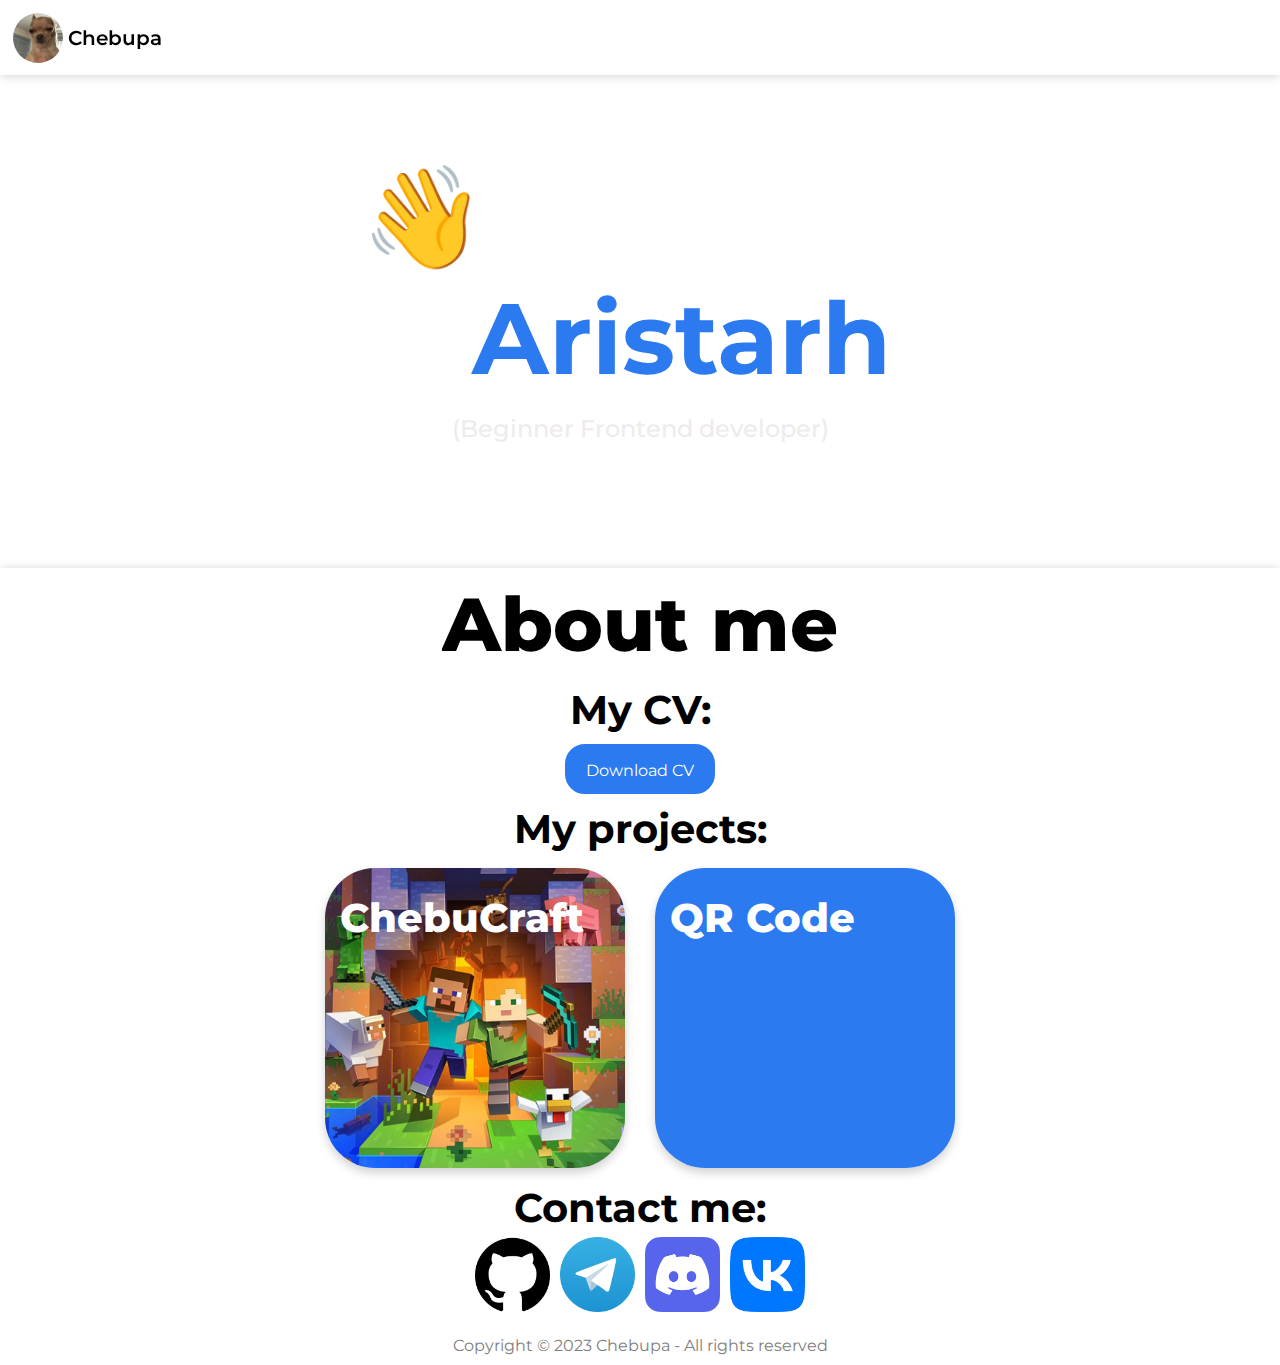
==== commit a8985d84: "hope it works" ====
--- a/index.html
+++ b/index.html
@@ -1,3 +1,6 @@
+<!-- TODO: -->
+
+
 <!DOCTYPE html>
 <html lang="en">
 <head>
@@ -16,8 +19,9 @@
 	
 	<!-- nav bar -->
 	<header>
+		
 		<nav>
-			<a class="github-profile-link" href="https://github.com/Chebupa">
+			<a class="github-profile-link" href="https://github.com/chebupa">
 				<img src="img/logos/chebupa_logo_main.png">
 				<p>Chebupa</p>
 			</a>
--- a/style.css
+++ b/style.css
@@ -1,3 +1,5 @@
+/* TODO: 1) Fix pop-up menu sizing; 2) Complete adaptive website 3) SCSS */
+
 /* FONTS */
 /* montseratt */
 @import url('https://fonts.googleapis.com/css2?family=Montserrat:wght@100;200;300;400;500;600;700;800;900&display=swap');
@@ -76,33 +78,6 @@
 		border-radius: 100%;
 		width: 50px;
 	}
-	.links {
-		display: flex;
-	}
-	.links p {
-		font-weight: 500;
-	}
-	.chebuhub-link {
-		margin: auto;
-	}
-	.chebuhub-link:hover {
-		color: black;
-		text-decoration: underline;
-	}
-	.wallpapers-link {
-		margin: auto;
-	}
-	.wallpapers-link:hover {
-		color: black;
-		text-decoration: underline;
-	}
-	.chebucraft-link {
-		margin: auto;
-	}
-	.chebucraft-link:hover {
-		color: black;
-		text-decoration: underline;
-	}
 
 	/* main content */
 	.greeting {
@@ -294,12 +269,7 @@
 
 		border-radius: 25px;
 	}
-	.chebucraft-modal input {
-		padding: 0.7rem 1rem;
-		border: 1px solid #ddd;
-		border-radius: 5px;
-		font-size: 0.9em;
-	}
+	
 	.chebucraft-modal h2 {
 		color: black;
 		position: relative;
@@ -874,12 +844,7 @@
 
 		border-radius: 25px;
 	}
-	.chebucraft-modal input {
-		padding: 0.7rem 1rem;
-		border: 1px solid #ddd;
-		border-radius: 5px;
-		font-size: 0.9em;
-	}
+	
 	.chebucraft-modal h2 {
 		color: black;
 		position: relative;
@@ -1440,32 +1405,31 @@
 		background: rgba(0, 0, 0, 0.5);
 		backdrop-filter: blur(3px);
 
+
 		z-index: 99;
 	}
 	.chebucraft-modal {
-		position: absolute;
+		flex-wrap: wrap;
+		/* position: absolute; */
 		display: flex;
 		background-color: white;
 		border-radius: 35px;
 		padding: 25px;
-
+		margin: 0px 40px 0px 40px;
+		height: 50vh;
 	}
 	.chebucraft-modal .chebucraft-flex {
 		display: flex;
 		align-items: center;
 		justify-content: space-between;
+		flex-wrap: wrap;
 	}
 	.chebucraft-modal img {
 		width: 400px;
 
 		border-radius: 25px;
 	}
-	.chebucraft-modal input {
-		padding: 0.7rem 1rem;
-		border: 1px solid #ddd;
-		border-radius: 5px;
-		font-size: 0.9em;
-	}
+	
 	.chebucraft-modal h2 {
 		color: black;
 		position: relative;
@@ -1475,12 +1439,7 @@
 		color: #777;
 		margin: 0.4rem 0 0.2rem;
 	}
-	/* .flex-1 {
-		display: flex;
-		flex-direction: row;
-
-		justify-content: space-between;
-	} */
+	
 	.chebucraft-flex2 {
 		display: flex;
 		flex-direction: column;
@@ -1488,24 +1447,15 @@
 	}
 	.chebucraft-flex2 h2 {
 		margin: 0px 0px 0px 56px;
+	}
+	.chebucraft-flex {
+		overflow: hidden;
 	}
 	.chebucraft-flex .chebucraft-info-p {
 		width: 250px;
 		margin: 0px 0px 0px 56px;
 	}
-	/* .flex2 a {
-		margin: 0px 0px 0px 56px;
-
-	} */
-	.chebucraft-flex3 {
-		height: 100%;
-		width: 31px;
-
-		display: flex;
-		flex-direction: column;
-		justify-content: flex-start;
-		align-items: center;
-	}
+
 	.chebucraft-link {
 		border-radius: 15px;
 		cursor: url('img/macos_pointer.svg'), auto;
@@ -1550,19 +1500,29 @@
 	.chebu-link {
 		color: white;
 	}
-
 	.btn {
 		width: auto;
 		height: auto;
 		border: none;
 	}
+	.chebucraft-flex3 {
+		height: 100%;
+		width: 31px;
+
+		display: flex;
+		flex-direction: column;
+		justify-content: flex-start;
+		/* align-items: center; */
+	}
 	.chebucraft-btn-close {
-		position: absolute;
+		/* position: absolute; */
 		transform: translate(10px, -20px);
 		padding: 0.5rem 0.7rem;
 		background-color: #eee;
 		border-radius: 50%;
-		margin: 10px 10px 10px 10px;
+		margin: 10px;
+		right: 0px;
+		top: 0px;
 
 		transition: 0.5s;
 	}
@@ -1779,574 +1739,7 @@
 		background-color: yellowgreen;
 	} */
 
-	.background-wrapper {
-		position: absolute;
-		width: 100%;
-		height: 100%;
-	}
-	.background-img {
-		z-index: -1;
-		position: relative;
-		width: auto;
-		height: 100%;
-		
-		filter: brightness(75%);
-
-		box-shadow: inset 0 0 0 1000px rgba(0, 0, 0, 0.81);
-	}
-
-	/* nav bar */
-	nav {
-		position: fixed;
-		top: 0;
-		right: 0;
-		left: 0;
-
-		display: flex;
-		justify-content: space-between;
-		z-index: 99;
-
-		padding: 12.5px;
-		background-color: white;
-		box-shadow: 0px 1px 10px lightgrey;
-	}
-	nav p {
-		font-weight: 600;
-		font-size: 1.25rem;
-		margin: auto 0px auto 5px;
-
-		color: black;
-	}
-	.github-profile-link {
-		display: flex;
-	}
-	.github-profile-link:hover {
-		cursor: url(img/macos_pointer.svg), auto;
-	}
-	.github-profile-link img {
-		border-radius: 100%;
-		width: 50px;
-	}
-	.links {
-		display: flex;
-	}
-	.links p {
-		font-weight: 500;
-	}
-	.chebuhub-link {
-		margin: auto;
-	}
-	.chebuhub-link:hover {
-		color: black;
-		text-decoration: underline;
-	}
-	.wallpapers-link {
-		margin: auto;
-	}
-	.wallpapers-link:hover {
-		color: black;
-		text-decoration: underline;
-	}
-	.chebucraft-link {
-		margin: auto;
-	}
-	.chebucraft-link:hover {
-		color: black;
-		text-decoration: underline;
-	}
-
-	/* main content */
-	.greeting {
-		display: flex;
-		flex-direction: column;
-		align-items: center;
-		padding: 125px;
-	}
-	.greeting h1 {
-		color: white;
-		font-size: 6.25rem;
-		font-weight: 700;
-		text-align: center;
-		/* margin-top: 125px; */
-	}
-	.greeting h2 {
-		color: rgb(238, 235, 235);
-		text-align: center;
-		font-weight: 500;
-		margin-top: 15px;
-		/* margin-bottom: 125px; */
-	}
-	.greeting a {
-		color: rgb(43, 122, 240);
-		text-decoration: underline;
-	}
-	.greeting a:hover {
-		cursor: url(img/macos_pointer.svg), auto;
-	}
-	.greeting img {
-		margin-top: 15px;
-		margin-bottom: 75px;
-	}
-
-	/* about me */
-	.about-me {
-		z-index: 1;
-		background-color: white;
-		box-shadow: 0px 1px 10px lightgrey;
-		display: flex;
-		flex-direction: column;
-		align-items: center;
-		text-align: center;
-	}
-	.about-me h2 {
-		text-align: center;
-
-		font-size: 75px;
-		font-weight: 800;
-
-		margin-bottom: 15px;
-		margin-top: 10px;
-	}
-	.about-me img {
-		border-radius: 100%;
-	}
-	.about-me-info {
-		display: flex;
-		flex-direction: column;
-		justify-content: space-between;
-		align-items: center;
-	}
-	.about-me-info h3 {
-		font-size: 40px;
-	}
-
-	.cv .download-btn {
-		display: block;
-		width: 150px;
-		height: 50px;
-
-		overflow: hidden;
-
-		text-align: center;
-		color: white;
-
-		border: 2px solid rgb(43, 122, 240);
-		border-radius: 20px;
-		background-color: rgb(43, 122, 240);
-		margin: 10px 25px 10px 25px;
-
-		transition: 0.5s;
-	}
-	.cv .download-btn p {
-		line-height: 50px;
-	}
-	.cv .download-btn:hover {
-		border: 2px solid black;
-		background-color: white;
-		color: black;
-
-		cursor: url(img/macos_pointer.svg), auto;
-
-		transition: 0.5s;
-	}
-	.cv .download-btn:active {
-		scale: 90%;
-
-		transition: 0.1s;
-	}
-
-	.projects-list {
-		overflow: hidden;
-		display: flex;
-		margin: 0px;
-		flex-wrap: wrap;
-		justify-content: center;
-	}
 	
-	.projects-list li {
-		width: 300px;
-		height: 300px;
-		background-color: transparent;
-		border-radius: 50px;
-		border: none;
-		overflow-y: hidden;
-
-		/* flex: 1 1 auto; */
-		margin: 15px;
-		box-shadow: 0px 5px 10px lightgrey;
-		transition: 0.5s;
-	}
-	.projects-list li:hover {
-		scale: 105%;
-		overflow-y: hidden;
-
-		cursor: url('img/macos_pointer.svg'), auto;
-		cursor: pointer !important;
-
-		transition: 0.5s;
-	}
-	.projects-list li:active {
-		overflow: hidden;
-	}
-	
-	.projects-list img {		/* img {max-width:100%;height:auto;} */
-		border-radius: 0%;
-		width: 100%;
-
-		z-index: 9;
-		overflow: hidden;
-	}
-	.projects-list h2 {
-		font-family: 'Montserrat', sans-serif;
-		font-size: 40px;
-
-		position: absolute;
-		margin: 25px 0px 0px 15px;
-		text-align: left;
-
-		color: white;
-	}
-
-	/* ChebuCraft modal window */
-	.chebucraft-overlay {
-		display: flex;
-		align-items: center;
-		align-content: center;
-		justify-content: space-around;
-
-		position: fixed;
-		top: 0;
-		bottom: 0;
-		left: 0;
-		right: 0;
-
-		width: 100%;
-		height: 100%;
-
-		background: rgba(0, 0, 0, 0.5);
-		backdrop-filter: blur(3px);
-
-		z-index: 99;
-	}
-	.chebucraft-modal {
-		position: absolute;
-		display: flex;
-		background-color: white;
-		border-radius: 35px;
-		padding: 25px;
-		
-	}
-	.chebucraft-modal .chebucraft-flex {
-		display: flex;
-		align-items: center;
-		justify-content: space-between;
-	}
-	.chebucraft-modal img {
-		width: 400px;
-
-		border-radius: 25px;
-	}
-	.chebucraft-modal input {
-		padding: 0.7rem 1rem;
-		border: 1px solid #ddd;
-		border-radius: 5px;
-		font-size: 0.9em;
-	}
-	.chebucraft-modal h2 {
-		color: black;
-		position: relative;
-	}
-	.chebucraft-modal p {
-		font-size: 0.9rem;
-		color: #777;
-		margin: 0.4rem 0 0.2rem;
-	}
-	/* .flex-1 {
-		display: flex;
-		flex-direction: row;
-
-		justify-content: space-between;
-	} */
-	.chebucraft-flex2 {
-		display: flex;
-		flex-direction: column;
-		align-items: center;
-	}
-	.chebucraft-flex2 h2 {
-		margin: 0px 0px 0px 56px;
-	}
-	.chebucraft-flex .chebucraft-info-p {
-		width: 250px;
-		margin: 0px 0px 0px 56px;
-	}
-	/* .flex2 a {
-		margin: 0px 0px 0px 56px;
-
-	} */
-	.chebucraft-flex3 {
-		height: 100%;
-		width: 31px;
-
-		display: flex;
-		flex-direction: column;
-		justify-content: flex-start;
-		align-items: center;
-	}
-	.chebucraft-link {
-		border-radius: 15px;
-		cursor: url('img/macos_pointer.svg'), auto;
-		border: 2px solid rgb(43, 122, 240);
-		overflow: hidden;
-
-		font-size: 25px;
-		line-height: 45px;
-
-		padding: 0px 15px 0px 15px;
-		margin: 20px 0px 10px 56px;
-
-		text-decoration: none;
-
-		background-color: rgb(43, 122, 240);
-
-		transition: 0.5s;
-	}
-	.chebucraft-link:hover {
-		/* box-shadow: 0px 0px 10px 1px rgb(43, 122, 240); */
-		background-color: white;
-		border: 2px solid black;
-		color: black;
-
-		cursor: url(img/macos_pointer.svg), auto;
-		/* scale: 103%; */
-		transition: 0.5s;
-	}
-	.chebucraft-link:active {
-		scale: 90%;
-
-		transition: 0.1s;
-	}
-	.chebucraft-link a {
-		color: white;
-
-		text-decoration: none !important;
-	}
-	.chebucraft-link a:hover {
-		color: black;
-	}
-	.chebu-link {
-		color: white;
-	}
-
-	.btn {
-		width: auto;
-		height: auto;
-		border: none;
-	}
-	.chebucraft-btn-close {
-		position: absolute;
-		transform: translate(10px, -20px);
-		padding: 0.5rem 0.7rem;
-		background-color: #eee;
-		border-radius: 50%;
-		margin: 10px 10px 10px 10px;
-
-		transition: 0.5s;
-	}
-	.chebucraft-btn-close:hover {
-		background-color: #9a9a9a;
-
-		transition: 0.5s;
-	}
-	.hidden {
-		display: none;
-	}
-
-	/* QR Code modal window */
-	.qrcode-overlay {
-		display: flex;
-		align-items: center;
-		align-content: center;
-		justify-content: space-around;
-
-		position: fixed;
-		top: 0;
-		bottom: 0;
-		left: 0;
-		right: 0;
-
-		width: 100%;
-		height: 100%;
-
-		background: rgba(0, 0, 0, 0.5);
-		backdrop-filter: blur(3px);
-
-		z-index: 99;
-	}
-	.qrcode-modal {
-		position: absolute;
-		display: flex;
-		background-color: white;
-		border-radius: 35px;
-		padding: 25px;
-	}
-	.qrcode-modal .qrcode-flex {
-		display: flex;
-		align-items: center;
-		justify-content: space-between;
-	}
-	.qrcode-modal img {
-		width: 400px;
-
-		border-radius: 25px;
-	}
-	.qrcode-modal input {
-		padding: 0.7rem 1rem;
-		border: 1px solid #ddd;
-		border-radius: 5px;
-		font-size: 0.9em;
-	}
-	.qrcode-modal h2 {
-		color: black;
-		position: relative;
-	}
-	.qrcode-modal p {
-		font-size: 0.9rem;
-		color: #777;
-		margin: 0.4rem 0 0.2rem;
-	}
-	/* .flex-1 {
-		display: flex;
-		flex-direction: row;
-
-		justify-content: space-between;
-	} */
-	.qrcode-flex2 {
-		display: flex;
-		flex-direction: column;
-		align-items: center;
-	}
-	.qrcode-flex2 h2 {
-		margin: 0px 0px 0px 56px;
-	}
-	.qrcode-flex .qrcode-info-p {
-		width: 250px;
-		margin: 0px 0px 0px 56px;
-	}
-	/* .flex2 a {
-		margin: 0px 0px 0px 56px;
-
-	} */
-	.qrcode-flex3 {
-		height: 100%;
-		width: 31px;
-
-		display: flex;
-		flex-direction: column;
-		justify-content: flex-start;
-		align-items: center;
-	}
-	.qrcode-link {
-		border-radius: 15px;
-		cursor: url('img/macos_pointer.svg'), auto;
-		border: 2px solid rgb(43, 122, 240);
-		overflow: hidden;
-
-		font-size: 25px;
-		line-height: 45px;
-
-		padding: 0px 15px 0px 15px;
-		margin: 20px 0px 10px 56px;
-
-		text-decoration: none;
-
-		background-color: rgb(43, 122, 240);
-
-		transition: 0.5s;
-	}
-	.qrcode-link:hover {
-		/* box-shadow: 0px 0px 10px 1px rgb(43, 122, 240); */
-		background-color: white;
-		border: 2px solid black;
-		color: black;
-
-		cursor: url(img/macos_pointer.svg), auto;
-		/* scale: 103%; */
-		transition: 0.5s;
-	}
-	.qrcode-link:active {
-		scale: 90%;
-
-		transition: 0.1s;
-	}
-	.qrcode-link a {
-		color: white;
-
-		text-decoration: none !important;
-	}
-	.qrcode-link a:hover {
-		color: black;
-	}
-	.chebu-link {
-		color: white;
-	}
-
-	.btn {
-		width: auto;
-		height: auto;
-		border: none;
-	}
-	.qrcode-btn-close {
-		position: absolute;
-		transform: translate(10px, -20px);
-		padding: 0.5rem 0.7rem;
-		background-color: #eee;
-		border-radius: 50%;
-		margin: 10px 10px 10px 10px;
-
-		transition: 0.5s;
-	}
-	.qrcode-btn-close:hover {
-		background-color: #9a9a9a;
-
-		transition: 0.5s;
-	}
-	.hidden {
-		display: none;
-	}
-	
-	/* contact me */
-	.contact-me ul {
-		display: flex;
-	}
-	.contact-me li {
-		margin: 5px;
-
-		transition: 0.1s;
-	}
-	.contact-me li:hover {
-		scale: 110%;
-
-		cursor: url(img/macos_pointer.svg), auto;
-
-		transition: 0.1s;
-	}
-	.contact-me img {
-		width: 75px;
-		height: 75px;
-
-		border-radius: 0px;
-	}
-
-	/* footer */
-	footer {
-		display: flex;
-		flex-direction: column;
-		align-items: center;
-	}
-	footer .row {
-		margin: 15px 0px 10px 0px;
-		color: rgb(126, 126, 126);
-	}
 }
 
 
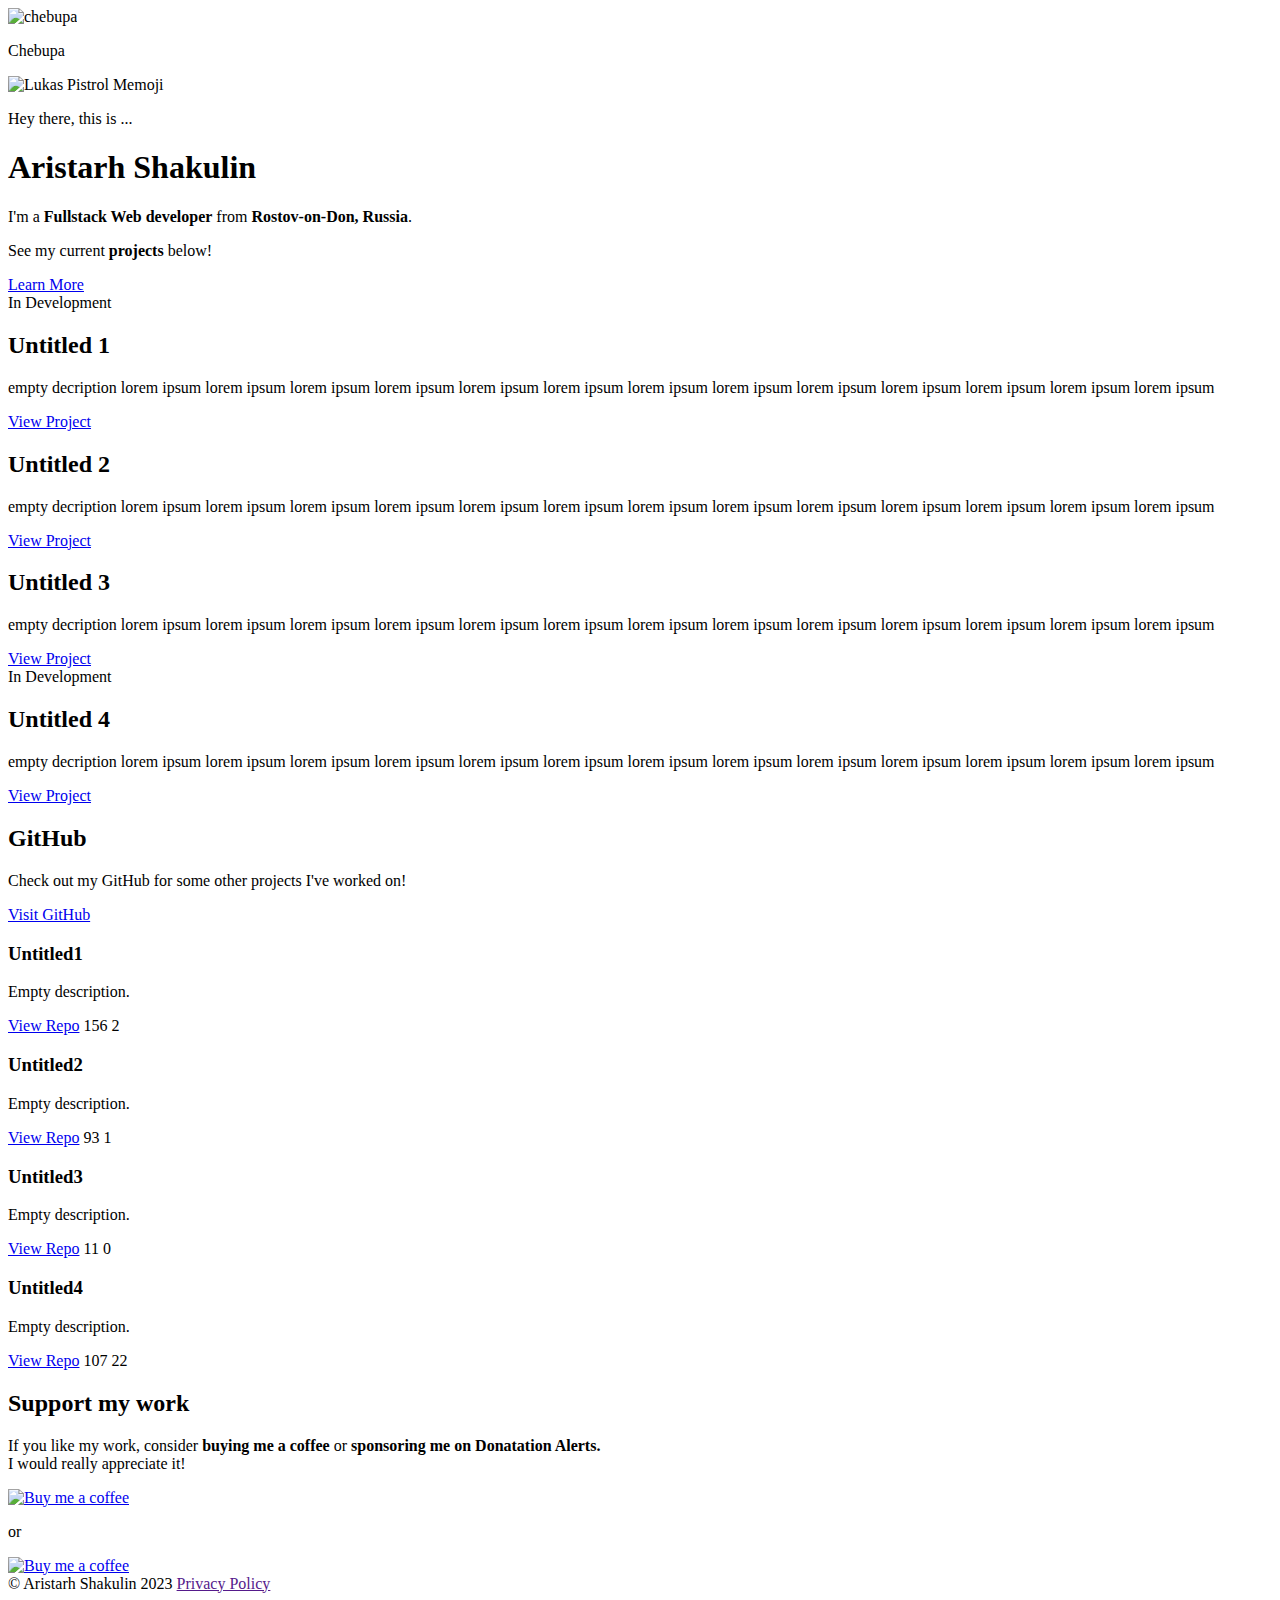
==== commit 7b937ea0: "Update index.html" ====
--- a/index.html
+++ b/index.html
@@ -1,172 +1,270 @@
-<!-- TODO: -->
-
-
 <!DOCTYPE html>
 <html lang="en">
-<head>
-	<meta charset="UTF-8">
-	<meta http-equiv="X-UA-Compatible" content="IE=edge">
-	<meta name="viewport" content="width=device-width, initial-scale=1.0">
-	<title>Chebupa</title>
-	<link rel="stylesheet" type="text/css" href="style.css">
-	<link rel="shortcut icon" type="image/icon" href="img/logos/chebupa_logo_main.png">
-</head>
-
-<body>
-	<div class="background-wrapper">
-		<img class="background-img" src="img/black_unity_wallpaper.png">
-	</div>
-	
-	<!-- nav bar -->
-	<header>
-		
-		<nav>
-			<a class="github-profile-link" href="https://github.com/chebupa">
-				<img src="img/logos/chebupa_logo_main.png">
-				<p>Chebupa</p>
-			</a>
-		</nav>
-
-	</header>
-
-	<!-- scroll up button -->
-	<a href="#" id="toTop">
-		<svg width="24" height="26" viewBox="0 0 24 26" fill="none" xmlns="http://www.w3.org/2000/svg">
-		<path d="M10.5 24C10.5 24.8284 11.1716 25.5 12 25.5C12.8284 25.5 13.5 24.8284 13.5 24L10.5 24ZM13.0607 0.93934C12.4749 0.353553 11.5251 0.353553 10.9393 0.93934L1.3934 10.4853C0.807611 11.0711 0.807611 12.0208 1.3934 12.6066C1.97918 13.1924 2.92893 13.1924 3.51472 12.6066L12 4.12132L20.4853 12.6066C21.0711 13.1924 22.0208 13.1924 22.6066 12.6066C23.1924 12.0208 23.1924 11.0711 22.6066 10.4853L13.0607 0.93934ZM13.5 24L13.5 2L10.5 2L10.5 24L13.5 24Z" fill="white"/>
-		</svg>
-	</a>
-
-	<!-- main content -->
-	<main>
-		<section class="greeting">
-			<!-- <img class="background" src="img/black_unity_wallpaper.png"> -->
-			<h1>Hi👋, my name <br>is <a href="https://github.com/Chebupa">Aristarh</a>!</h1>
-			<h2>(Beginner Frontend developer)</h2>
-		</section>
-
-		<section class="about-me">
-			<h2>About me</h2>
-			<section class="about-me-info">
-				<div class="cv">
-					<h3>My CV:</h3>
-					<a href="others/piece_of_shit.txt" download class="download-btn">
-						<p>Download CV</p>
-					</a>
-				</div>
-
-				<!-- projects -->
-				<section class="my-projects">
-					<h3>My projects:</h3>
-					<ul class="projects-list">
-
-						<!-- ChebuCraft preview -->
-						<li class="chebucraft-button">
-							<button class="btn chebucraft-btn-open">
-								<h2>ChebuCraft</h2>
-								<img src="img/minecraft.webp">
-							</button>
-						</li>
-
-						<!-- ChebuCraft modal window -->
-						<div class="chebucraft-overlay hidden">
-							<section class="chebucraft-modal hidden">
-								<div class="chebucraft-flex">
-
-									<img src="img/minecraft_wide.webp"/>
-
-									<div class="chebucraft-flex2">
-										<h2>ChebuCraft</h2>
-										<p class="chebucraft-info-p">ChebuCraft is a private Minecraft SMP server.</p>
-
-											<a href="https://chebupa.github.io/chebucraft/" class="chebu-link">
-												<div class="chebucraft-link">Learn more</div>
-											</a>
-
-									</div>
-
-									<div class="chebucraft-flex3">
-										<button class="chebucraft-btn-close">⨉</button>
-									</div>
-
-								</div>
-							</section>
-						</div>
-
-
-						<!-- QR Code creator preview -->
-						<li class="qrcode-button">
-							<button class="btn qrcode-btn-open">
-								<h2>QR Code</h2>
-								<img src="img/empty_300_300.webp">
-							</button>
-						</li>
-
-						<!-- QR Code creator modal window -->
-						<div class="qrcode-overlay hidden">
-							<section class="qrcode-modal hidden">
-								<div class="qrcode-flex">
-
-									<img src="img/minecraft_wide.webp"/>
-
-									<div class="qrcode-flex2">
-										<h2>QR Code</h2>
-										<p class="qrcode-info-p">ChebuCraft is a private Minecraft SMP server.</p>
-
-											<a href="https://chebupa.github.io/qrcode-creator/" class="chebu-link">
-												<div class="qrcode-link">Learn more</div>
-											</a>
-
-
-									</div>
-
-									<div class="qrcode-flex3">
-										<button class="qrcode-btn-close">⨉</button>
-									</div>
-
-								</div>
-							</section>
-						</div>
-						
-					</ul>
-
-				</section>
-
-				<section class="contact-me">
-					<h3>Contact me:</h3>
-					<ul>
-						<li>
-							<a href="https://github.com/Chebupa">
-								<img src="img/logos/github_logo.png">
-							</a> <!-- GitHub -->
-						</li>
-						<li>
-							<a href="https://t.me/chebupa">
-								<img src="img/logos/tg_logo.webp">
-							</a> <!-- Telegram -->
-						</li>
-						<li>
-							<a href="#">
-								<img src="img/logos/discord_logo.webp">
-							</a> <!-- Discord -->
-						</li>
-						<li>
-							<a href="https://vk.com/chebumazh">
-								<img src="img/logos/vk_logo.webp">
-							</a> <!-- VK -->
-						</li>
-					</ul>
-				</section>
-			</section>
-		</section>
-	</main>
-
-	<!-- footer -->
-	<footer>
-		<div class="row">
-		Copyright © 2023 Chebupa - All rights reserved
-		</div>
-	</footer>
-
-	<script src="js/core.js"></script>
-</body>
+  <head>
+    <!-- Title -->
+    <title>Chebup</title>
+
+
+    <!-- Settings -->
+    <meta charset="utf-8">
+    <meta name="viewport" content="width=device-width,initial-scale=1.0">
+
+    <script src="https://kit.fontawesome.com/fb996a0ec8.js" crossorigin="anonymous"></script>
+
+    <noscript>
+      <link href="/fontawesome/css/fontawesome.min.css" rel="stylesheet">
+      <link href="/fontawesome/css/brands.min.css" rel="stylesheet">
+      <link href="/fontawesome/css/solid.min.css" rel="stylesheet">
+    </noscript>
+
+
+    <!-- SEO -->
+    <meta name="description" content="Fullstack Web developer from Russia, Rostov-on-Don">
+    <meta name="author" content="Aristarh Shakulin">
+    <meta name="copyright" content="Aristarh Shakulin">
+    <meta name="keywords" content="web,dev,developer,development,frontend,front,backend,back,javascript,js,typescript,ts,react,vue,next">
+
+    <link rel="canonical" href="https://chebupa.github.io/">
+    <link rel="apple-touch-icon" sizes="180x180" href="images/apple-touch-icon.png">
+    <link rel="icon" type="image/png" sizes="32x32" href="images/favicon-32x32.png">
+    <link rel="icon" type="image/png" sizes="16x16" href="images/favicon-16x16.png">
+
+    <meta property="og:title" content="Chebupa">
+    <meta property="og:description" content="Fullstack Web developer from Russia, Rostov-on-Don">
+    <meta property="og:image" content="images/social.png">
+
+    <meta name="google-site-verification" content="">
+    <link rel="alternate" type="application/rss+xml" href="/rss.xml">
+
+    <link href="/fontawesome/css/fontawesome.min.css" rel="preload" as="style" onload="this.onload=null;this.rel='stylesheet'">
+    <link href="/fontawesome/css/brands.min.css" rel="preload" as="style" onload="this.onload=null;this.rel='stylesheet'">
+    <link href="/fontawesome/css/solid.min.css" rel="preload" as="style" onload="this.onload=null;this.rel='stylesheet'">
+
+
+    <!-- Links -->
+    <link rel="stylesheet" href="css/global.css">
+  </head>
+
+  <body>
+    <nav>
+      <div>
+        <img src="images/chebupa/chebupa_transp_zoom.webp" alt="chebupa">
+        <p>Chebupa</p>
+      </div>
+    </nav>
+
+    <main>
+      <section class="hero">
+        <picture>
+          <source srcset="images/chebupa/chebupa.webp" type="image/webp">
+          <img src="images/avatar.png" alt="Lukas Pistrol Memoji">
+        </picture>
+
+        <p class="greeting">Hey there, this is ...</p>
+        <h1>Aristarh Shakulin</h1>
+        <p>I'm a <nobr><b>Fullstack Web developer</b></nobr> from <nobr><b>Rostov-on-Don, Russia</b>.</nobr> </p>
+        <p>See my current <b>projects </b>below! </p>
+
+        <a class="button" href="https://github.com/chebupa">Learn More</a>
+
+        <div class="clear"></div>
+      </section>
+
+      <section class="inverted" id="tmstatus">
+        <div class="project blockTransition">
+          <div>
+            <div class="image" style="
+              background-image: url('images/blank/blank.png');
+              background-image: image-set(
+                url('images/blank/blank.webp'),
+                url('images/blank/blank.png')
+              );"
+            ></div>
+          </div>
+
+          <div class="text">
+            <span class="tag development">In Development</span>
+            <h2>Untitled 1</h2>
+            <p>empty decription lorem ipsum lorem ipsum lorem ipsum lorem ipsum lorem ipsum lorem ipsum lorem ipsum lorem ipsum lorem ipsum lorem ipsum lorem ipsum lorem ipsum lorem ipsum</p>
+            <a href="https://github.com/chebupa" class="link button" target="_blank" rel="noreferrer">View Project</a>
+          </div>
+        </div>
+      </section>
+
+      <section>
+        <div class="project blockTransition right">
+          <div>
+            <div class="image" style="
+              background-image: url('images/blank/blank.png');
+              background-image: image-set(
+                url('images/blank/blank.webp'),
+                url('images/blank/blank.png')
+              );"
+            ></div>
+          </div>
+
+          <div class="text">
+            <h2>Untitled 2</h2>
+            <p>empty decription lorem ipsum lorem ipsum lorem ipsum lorem ipsum lorem ipsum lorem ipsum lorem ipsum lorem ipsum lorem ipsum lorem ipsum lorem ipsum lorem ipsum lorem ipsum</p>
+            <a href="https://github.com/chebupa" class="link button" target="_blank" rel="noreferrer">View Project</a>
+          </div>
+        </div>
+      </section>
+
+      <section class="inverted" id="journalio">
+        <div class="project blockTransition">
+          <div>
+            <div class="image" style="
+              background-image: url('images/blank/blank.png');
+              background-image: image-set(
+                url('images/blank/blank.webp'),
+                url('images/blank/blank.png')
+              );"
+            ></div>
+          </div>
+
+          <div class="text">
+            <h2>Untitled 3</h2>
+            <p>empty decription lorem ipsum lorem ipsum lorem ipsum lorem ipsum lorem ipsum lorem ipsum lorem ipsum lorem ipsum lorem ipsum lorem ipsum lorem ipsum lorem ipsum lorem ipsum</p>
+            <a href="https://github.com/chebupa" class="link button" target="_blank" rel="noreferrer">View Project</a>
+          </div>
+        </div>
+      </section>
+
+      <section>
+        <div class="project blockTransition right">
+          <div>
+            <div class="image" style="
+              background-image: url('images/blank/blank.png');
+              background-image: image-set(
+                url('images/blank/blank.webp'),
+                url('images/blank/blank.png')
+              );"
+            ></div>
+          </div>
+
+          <div class="text">
+            <span class="tag development">In Development</span>
+            <h2>Untitled 4</h2>
+            <p>empty decription lorem ipsum lorem ipsum lorem ipsum lorem ipsum lorem ipsum lorem ipsum lorem ipsum lorem ipsum lorem ipsum lorem ipsum lorem ipsum lorem ipsum lorem ipsum</p>
+            <a href="https://github.com/chebupa" class="link button" target="_blank" rel="noreferrer">View Project</a>
+          </div>
+        </div>
+      </section>
+
+      <!-- GitHub -->
+      <section class="inverted">
+        <div class="github">
+          <h2>
+            <i class="fa-brands fa-github"></i> GitHub
+          </h2>
+          <p>Check out my GitHub for some other projects I've worked on!</p>
+          <a href="https://github.com/chebupa" class="button" target="_blank" rel="noreferrer">Visit GitHub</a>
+        </div>
+
+        <div class="github projects">
+          <div class="githubProject">
+            <div>
+              <h3>
+                Untitled1
+                <i class="fa-brands fa-react" style="color: #38b3f0"></i>
+              </h3>
+              <p>Empty description.</p>
+            </div>
+
+            <div class="links">
+              <a href="https://github.com/chebupa" class="button" target="_blank" rel="noreferrer">View Repo</a>
+              <span class="github-label">
+                <i class="fa-solid fa-star"></i> 156 </span>
+              <span class="github-label">
+                <i class="fa-solid fa-code-branch"></i> 2 </span>
+            </div>
+          </div>
+
+          <div class="githubProject">
+            <div>
+              <h3>
+                Untitled2
+                <i class="fa-brands fa-react" style="color: #38b3f0"></i>
+              </h3>
+              <p>Empty description.</p>
+            </div>
+
+            <div class="links">
+              <a href="https://github.com/chebupa" class="button" target="_blank" rel="noreferrer">View Repo</a>
+              <span class="github-label">
+                <i class="fa-solid fa-star"></i> 93 </span>
+              <span class="github-label">
+                <i class="fa-solid fa-code-branch"></i> 1 </span>
+            </div>
+          </div>
+
+          <div class="githubProject">
+            <div>
+              <h3>
+                Untitled3
+                <i class="fa-brands fa-react" style="color: #38b3f0"></i>
+              </h3>
+              <p>Empty description.</p>
+            </div>
+
+            <div class="links">
+              <a href="https://github.com/chebupa" class="button" target="_blank" rel="noreferrer">View Repo</a>
+              <span class="github-label">
+                <i class="fa-solid fa-star"></i> 11 </span>
+              <span class="github-label">
+                <i class="fa-solid fa-code-branch"></i> 0 </span>
+            </div>
+          </div>
+
+          <div class="githubProject">
+            <div>
+              <h3>
+                Untitled4
+                <i class="fa-brands fa-react" style="color: #38b3f0"></i>
+              </h3>
+              <p>Empty description.</p>
+            </div>
+
+            <div class="links">
+              <a href="https://github.com/chebupa" class="button" target="_blank" rel="noreferrer">View Repo</a>
+              <span class="github-label">
+                <i class="fa-solid fa-star"></i> 107 </span>
+              <span class="github-label">
+                <i class="fa-solid fa-code-branch"></i> 22 </span>
+            </div>
+          </div>
+        </div>
+      </section>
+
+      <section>
+        <div class="sponsor">
+          <h2>Support my work</h2>
+
+          <p>If you like my work, consider <b>buying me a coffee</b> or <b>sponsoring me on Donatation Alerts.</b>
+            <br>I would really appreciate it!
+          </p>
+
+          <div class="links">
+            <a href="https://www.buymeacoffee.com/chebupa" target="_blank" rel="noreferrer">
+              <img src="images/donation/bmc-button.svg" alt="Buy me a coffee" width="210" height="59">
+            </a>
+
+            <p>or</p>
+
+            <a href="https://www.donationalerts.com/r/chebupa" target="_blank" rel="noreferrer">
+              <img src="images/donation/DA_Logo_Color.svg" alt="Buy me a coffee" width="210" height="59">
+            </a>
+          </div>
+        </div>
+      </section>
+    </main>
+
+    <footer>
+      <div class="links">
+        <span>© Aristarh Shakulin 2023</span>
+        <a href="">Privacy Policy</a>
+      </div>
+    </footer>
+  </body>
 </html>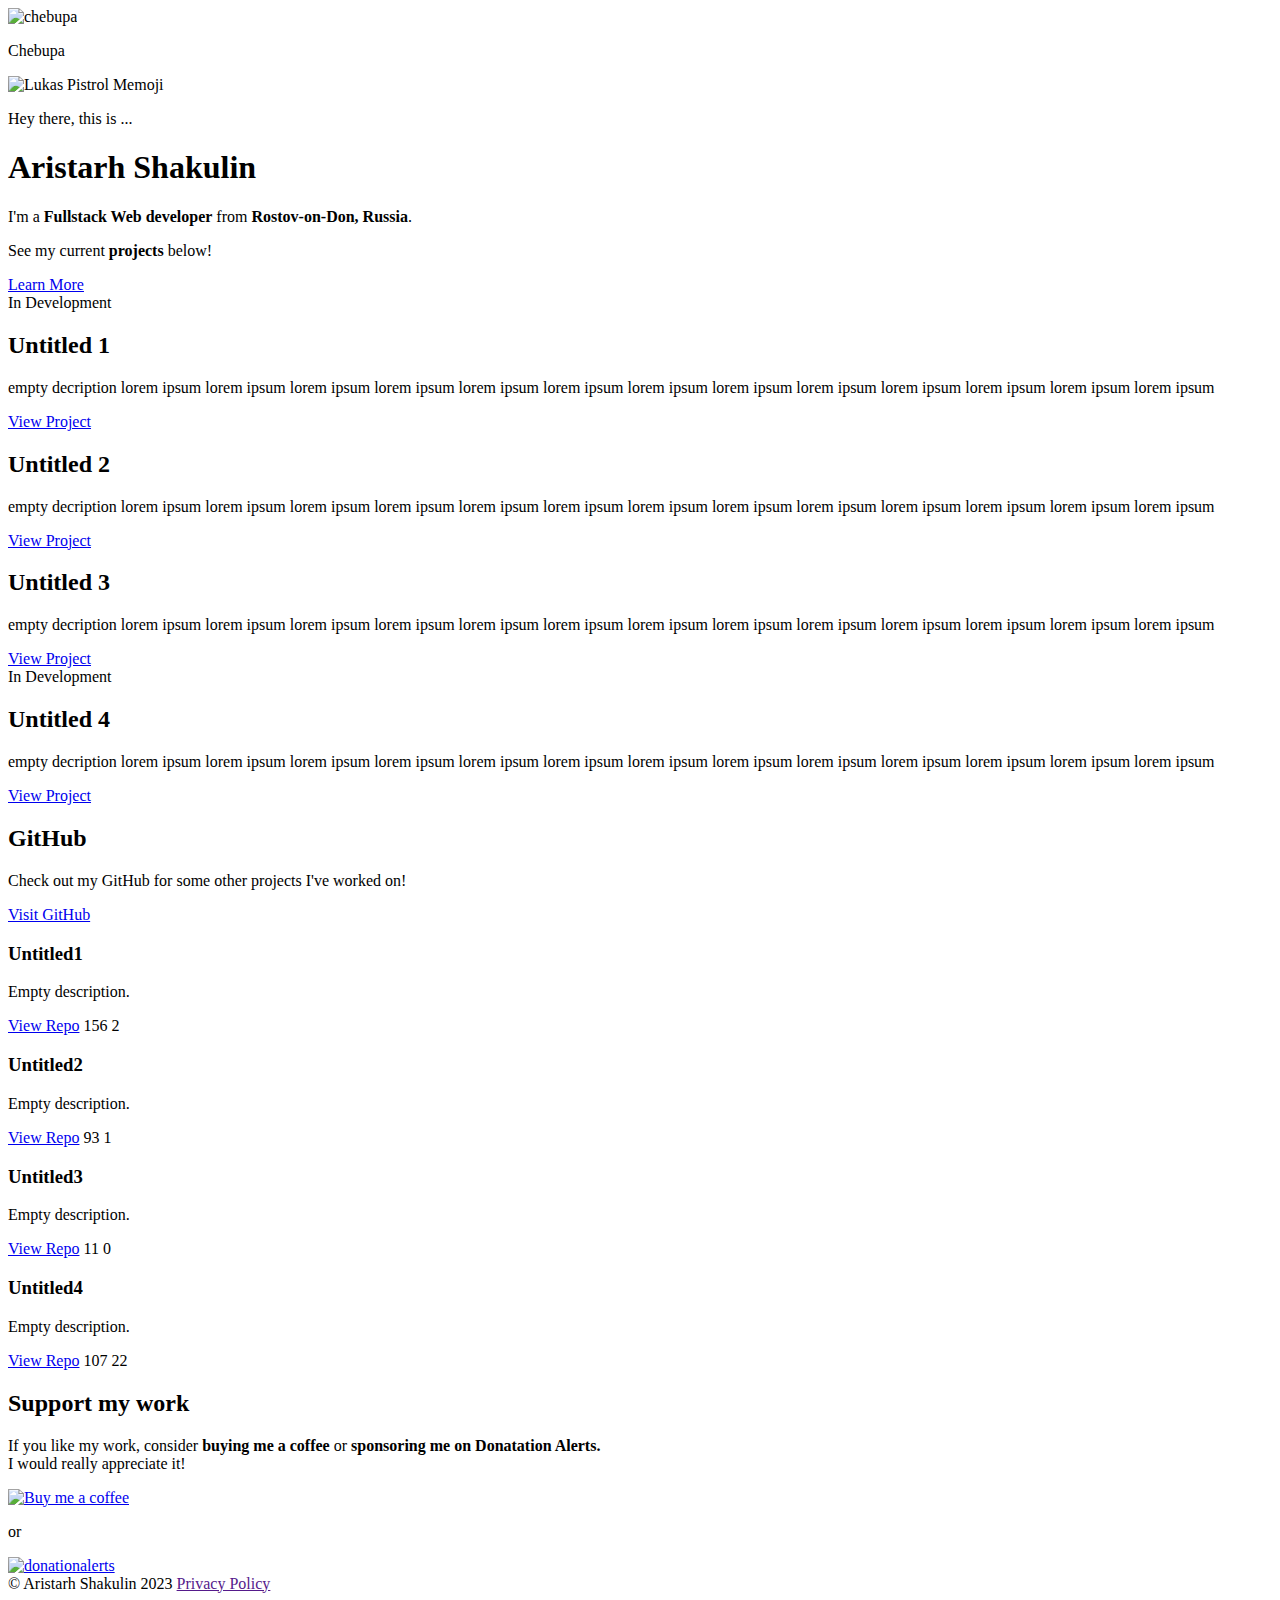
==== commit 2b3625ac: "favicon update" ====
--- a/index.html
+++ b/index.html
@@ -2,7 +2,7 @@
 <html lang="en">
   <head>
     <!-- Title -->
-    <title>Chebup</title>
+    <title>Chebupa</title>
 
 
     <!-- Settings -->
@@ -25,9 +25,10 @@
     <meta name="keywords" content="web,dev,developer,development,frontend,front,backend,back,javascript,js,typescript,ts,react,vue,next">
 
     <link rel="canonical" href="https://chebupa.github.io/">
-    <link rel="apple-touch-icon" sizes="180x180" href="images/apple-touch-icon.png">
+    <link rel="icon" type="image/png" href="images/chebupa/chebupa_transp_zoom.webp">
+    <!-- <link rel="apple-touch-icon" sizes="180x180" href="images/apple-touch-icon.png">
     <link rel="icon" type="image/png" sizes="32x32" href="images/favicon-32x32.png">
-    <link rel="icon" type="image/png" sizes="16x16" href="images/favicon-16x16.png">
+    <link rel="icon" type="image/png" sizes="16x16" href="images/favicon-16x16.png"> -->
 
     <meta property="og:title" content="Chebupa">
     <meta property="og:description" content="Fullstack Web developer from Russia, Rostov-on-Don">
@@ -42,6 +43,9 @@
 
 
     <!-- Links -->
+    <link rel="stylesheet" href="css/vars.css">
+    <link rel="stylesheet" href="css/settings.css">
+    <link rel="stylesheet" href="css/responsive.css">
     <link rel="stylesheet" href="css/global.css">
   </head>
 
@@ -54,7 +58,7 @@
     </nav>
 
     <main>
-      <section class="hero">
+      <section class="hero element-animation">
         <picture>
           <source srcset="images/chebupa/chebupa.webp" type="image/webp">
           <img src="images/avatar.png" alt="Lukas Pistrol Memoji">
@@ -71,7 +75,7 @@
       </section>
 
       <section class="inverted" id="tmstatus">
-        <div class="project blockTransition">
+        <div class="project blockTransition element-animation">
           <div>
             <div class="image" style="
               background-image: url('images/blank/blank.png');
@@ -92,7 +96,7 @@
       </section>
 
       <section>
-        <div class="project blockTransition right">
+        <div class="project blockTransition right element-animation">
           <div>
             <div class="image" style="
               background-image: url('images/blank/blank.png');
@@ -112,7 +116,7 @@
       </section>
 
       <section class="inverted" id="journalio">
-        <div class="project blockTransition">
+        <div class="project blockTransition element-animation">
           <div>
             <div class="image" style="
               background-image: url('images/blank/blank.png');
@@ -132,7 +136,7 @@
       </section>
 
       <section>
-        <div class="project blockTransition right">
+        <div class="project blockTransition right element-animation">
           <div>
             <div class="image" style="
               background-image: url('images/blank/blank.png');
@@ -162,7 +166,7 @@
           <a href="https://github.com/chebupa" class="button" target="_blank" rel="noreferrer">Visit GitHub</a>
         </div>
 
-        <div class="github projects">
+        <div class="github projects element-animation">
           <div class="githubProject">
             <div>
               <h3>
@@ -238,7 +242,7 @@
       </section>
 
       <section>
-        <div class="sponsor">
+        <div class="sponsor element-animation">
           <h2>Support my work</h2>
 
           <p>If you like my work, consider <b>buying me a coffee</b> or <b>sponsoring me on Donatation Alerts.</b>
@@ -253,7 +257,7 @@
             <p>or</p>
 
             <a href="https://www.donationalerts.com/r/chebupa" target="_blank" rel="noreferrer">
-              <img src="images/donation/DA_Logo_Color.svg" alt="Buy me a coffee" width="210" height="59">
+              <img src="images/donation/DA_Logo_Color.svg" alt="donationalerts" width="210" height="59">
             </a>
           </div>
         </div>
@@ -266,5 +270,7 @@
         <a href="">Privacy Policy</a>
       </div>
     </footer>
+
+    <script src="js/smoothAppear.js"></script>
   </body>
 </html>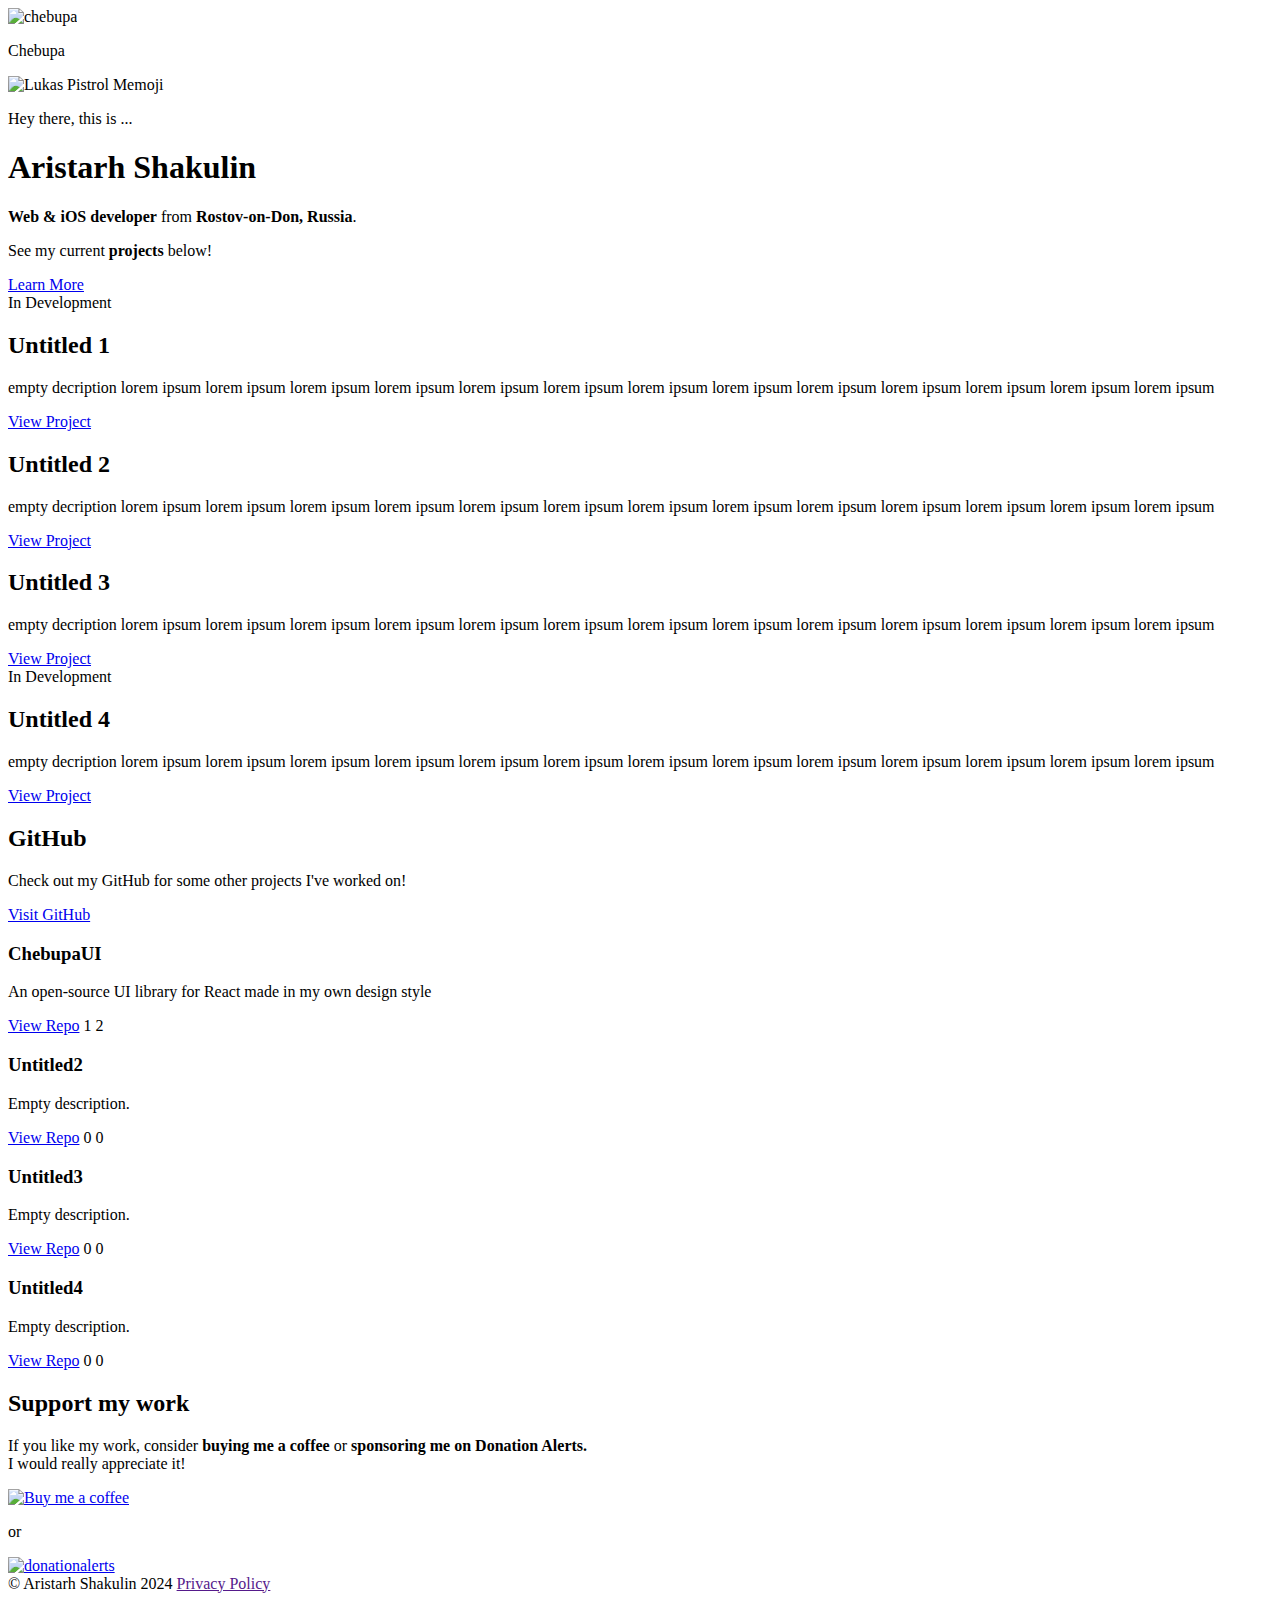
==== commit 7baa5995: "Update index.html" ====
--- a/index.html
+++ b/index.html
@@ -66,7 +66,7 @@
 
         <p class="greeting">Hey there, this is ...</p>
         <h1>Aristarh Shakulin</h1>
-        <p>I'm a <nobr><b>Fullstack Web developer</b></nobr> from <nobr><b>Rostov-on-Don, Russia</b>.</nobr> </p>
+        <p><nobr><b>Web & iOS developer</b></nobr> from <nobr><b>Rostov-on-Don, Russia</b>.</nobr> </p>
         <p>See my current <b>projects </b>below! </p>
 
         <a class="button" href="https://github.com/chebupa">Learn More</a>
@@ -170,7 +170,25 @@
           <div class="githubProject">
             <div>
               <h3>
-                Untitled1
+                ChebupaUI
+                <i class="fa-brands fa-react" style="color: #38b3f0"></i>
+              </h3>
+              <p>An open-source UI library for React made in my own design style</p>
+            </div>
+
+            <div class="links">
+              <a href="https://github.com/chebupa" class="button" target="_blank" rel="noreferrer">View Repo</a>
+              <span class="github-label">
+                <i class="fa-solid fa-star"></i> 1 </span>
+              <span class="github-label">
+                <i class="fa-solid fa-code-branch"></i> 2 </span>
+            </div>
+          </div>
+
+          <div class="githubProject">
+            <div>
+              <h3>
+                Untitled2
                 <i class="fa-brands fa-react" style="color: #38b3f0"></i>
               </h3>
               <p>Empty description.</p>
@@ -179,16 +197,16 @@
             <div class="links">
               <a href="https://github.com/chebupa" class="button" target="_blank" rel="noreferrer">View Repo</a>
               <span class="github-label">
-                <i class="fa-solid fa-star"></i> 156 </span>
-              <span class="github-label">
-                <i class="fa-solid fa-code-branch"></i> 2 </span>
-            </div>
-          </div>
-
-          <div class="githubProject">
-            <div>
-              <h3>
-                Untitled2
+                <i class="fa-solid fa-star"></i> 0 </span>
+              <span class="github-label">
+                <i class="fa-solid fa-code-branch"></i> 0 </span>
+            </div>
+          </div>
+
+          <div class="githubProject">
+            <div>
+              <h3>
+                Untitled3
                 <i class="fa-brands fa-react" style="color: #38b3f0"></i>
               </h3>
               <p>Empty description.</p>
@@ -197,16 +215,16 @@
             <div class="links">
               <a href="https://github.com/chebupa" class="button" target="_blank" rel="noreferrer">View Repo</a>
               <span class="github-label">
-                <i class="fa-solid fa-star"></i> 93 </span>
-              <span class="github-label">
-                <i class="fa-solid fa-code-branch"></i> 1 </span>
-            </div>
-          </div>
-
-          <div class="githubProject">
-            <div>
-              <h3>
-                Untitled3
+                <i class="fa-solid fa-star"></i> 0 </span>
+              <span class="github-label">
+                <i class="fa-solid fa-code-branch"></i> 0 </span>
+            </div>
+          </div>
+
+          <div class="githubProject">
+            <div>
+              <h3>
+                Untitled4
                 <i class="fa-brands fa-react" style="color: #38b3f0"></i>
               </h3>
               <p>Empty description.</p>
@@ -215,27 +233,9 @@
             <div class="links">
               <a href="https://github.com/chebupa" class="button" target="_blank" rel="noreferrer">View Repo</a>
               <span class="github-label">
-                <i class="fa-solid fa-star"></i> 11 </span>
+                <i class="fa-solid fa-star"></i> 0 </span>
               <span class="github-label">
                 <i class="fa-solid fa-code-branch"></i> 0 </span>
-            </div>
-          </div>
-
-          <div class="githubProject">
-            <div>
-              <h3>
-                Untitled4
-                <i class="fa-brands fa-react" style="color: #38b3f0"></i>
-              </h3>
-              <p>Empty description.</p>
-            </div>
-
-            <div class="links">
-              <a href="https://github.com/chebupa" class="button" target="_blank" rel="noreferrer">View Repo</a>
-              <span class="github-label">
-                <i class="fa-solid fa-star"></i> 107 </span>
-              <span class="github-label">
-                <i class="fa-solid fa-code-branch"></i> 22 </span>
             </div>
           </div>
         </div>
@@ -245,7 +245,7 @@
         <div class="sponsor element-animation">
           <h2>Support my work</h2>
 
-          <p>If you like my work, consider <b>buying me a coffee</b> or <b>sponsoring me on Donatation Alerts.</b>
+          <p>If you like my work, consider <b>buying me a coffee</b> or <b>sponsoring me on Donation Alerts.</b>
             <br>I would really appreciate it!
           </p>
 
@@ -266,11 +266,11 @@
 
     <footer>
       <div class="links">
-        <span>© Aristarh Shakulin 2023</span>
+        <span>© Aristarh Shakulin 2024</span>
         <a href="">Privacy Policy</a>
       </div>
     </footer>
 
     <script src="js/smoothAppear.js"></script>
   </body>
-</html>+</html>
--- a/css/vars.css
+++ b/css/vars.css
@@ -0,0 +1,77 @@
+/* all global css variables */
+
+:root {
+	--accentColor: #007AFF;
+	--accentColorDark: #0A84FF;
+	--primaryColor: #111;
+	--primaryColorDark: #000000;
+	--secondaryColor: #666;
+	--secondaryColorDark: #070708;
+	--tertiaryColor: #999;
+	--primaryAlternateColor: #fff;
+
+	--primaryBackground: #fafafa;
+	--primaryBackgroundDark: #1c1c1e16;
+	--secondaryBackground: #fff;
+    --mutedBackground: #f6f8fa;
+    --tertiaryBackground: rgba(175,184,193,0.2);
+    --borderColorDefault: var(--tertiaryColor);
+
+    --borderColorDefault: #d0d7de;
+    --border: 1px solid var(--borderColorDefault);
+
+	--shadow: 0px 0px 5px rgba(0, 0, 0, 0.08);
+	--cardShadow: 0px 2px 5px rgba(0, 0, 0, 0.08);
+    --drop-shadow-filter: drop-shadow(0px 8px 24px rgba(148, 148, 148, 0.15));
+
+	--font-family: "SF Pro", -apple-system, BlinkMacSystemFont, sans-serif;
+
+	--font-size-base: 20px;
+
+	--font-size-h1: 2.5rem;
+	--font-size-h2: 2.0rem;
+	--font-size-h3: 1.4rem;
+	--font-size-h4: 1.0rem;
+	--font-size-callout: 0.9rem;
+	--font-size-logo: 1rem;
+
+	--thin: 100;
+	--extraLight: 200;
+	--light: 300;
+	--normal: 400;
+	--medium: 500;
+	--semiBold: 600;
+	--bold: 700;
+	--extraBold: 800;
+	--heavy: 900;
+
+	--headerHeight: 64px;
+    --content-width: 950px;
+    --content-padding: 2em 1em;
+
+    --border-radius-sm: 6px;
+    --border-radius-md: 12px;
+    --border-radius-lg: 24px;
+}
+
+@media (prefers-color-scheme: dark) {
+	:root {
+		--accentColor: #0A84FF;
+		--accentColorDark: #0A84FF;
+		--primaryColor: #EFEFEF;
+		--primaryColorDark: #EFEFEF;
+		--secondaryColor: #E9E9EF;
+		--secondaryColorDark: #E9E9EF;
+		--tertiaryColor: #999;
+		--primaryAlternateColor: #fff;
+
+		--primaryBackground: #111;
+		--primaryBackgroundDark: #1C1C1E;
+		--secondaryBackground: #1C1C1E;
+        --mutedBackground: #161b22;
+        --tertiaryBackground: rgba(110,118,129,0.4);
+
+        --borderColorDefault: #30363d;
+        --border: 1px solid var(--borderColorDefault);
+	}
+}
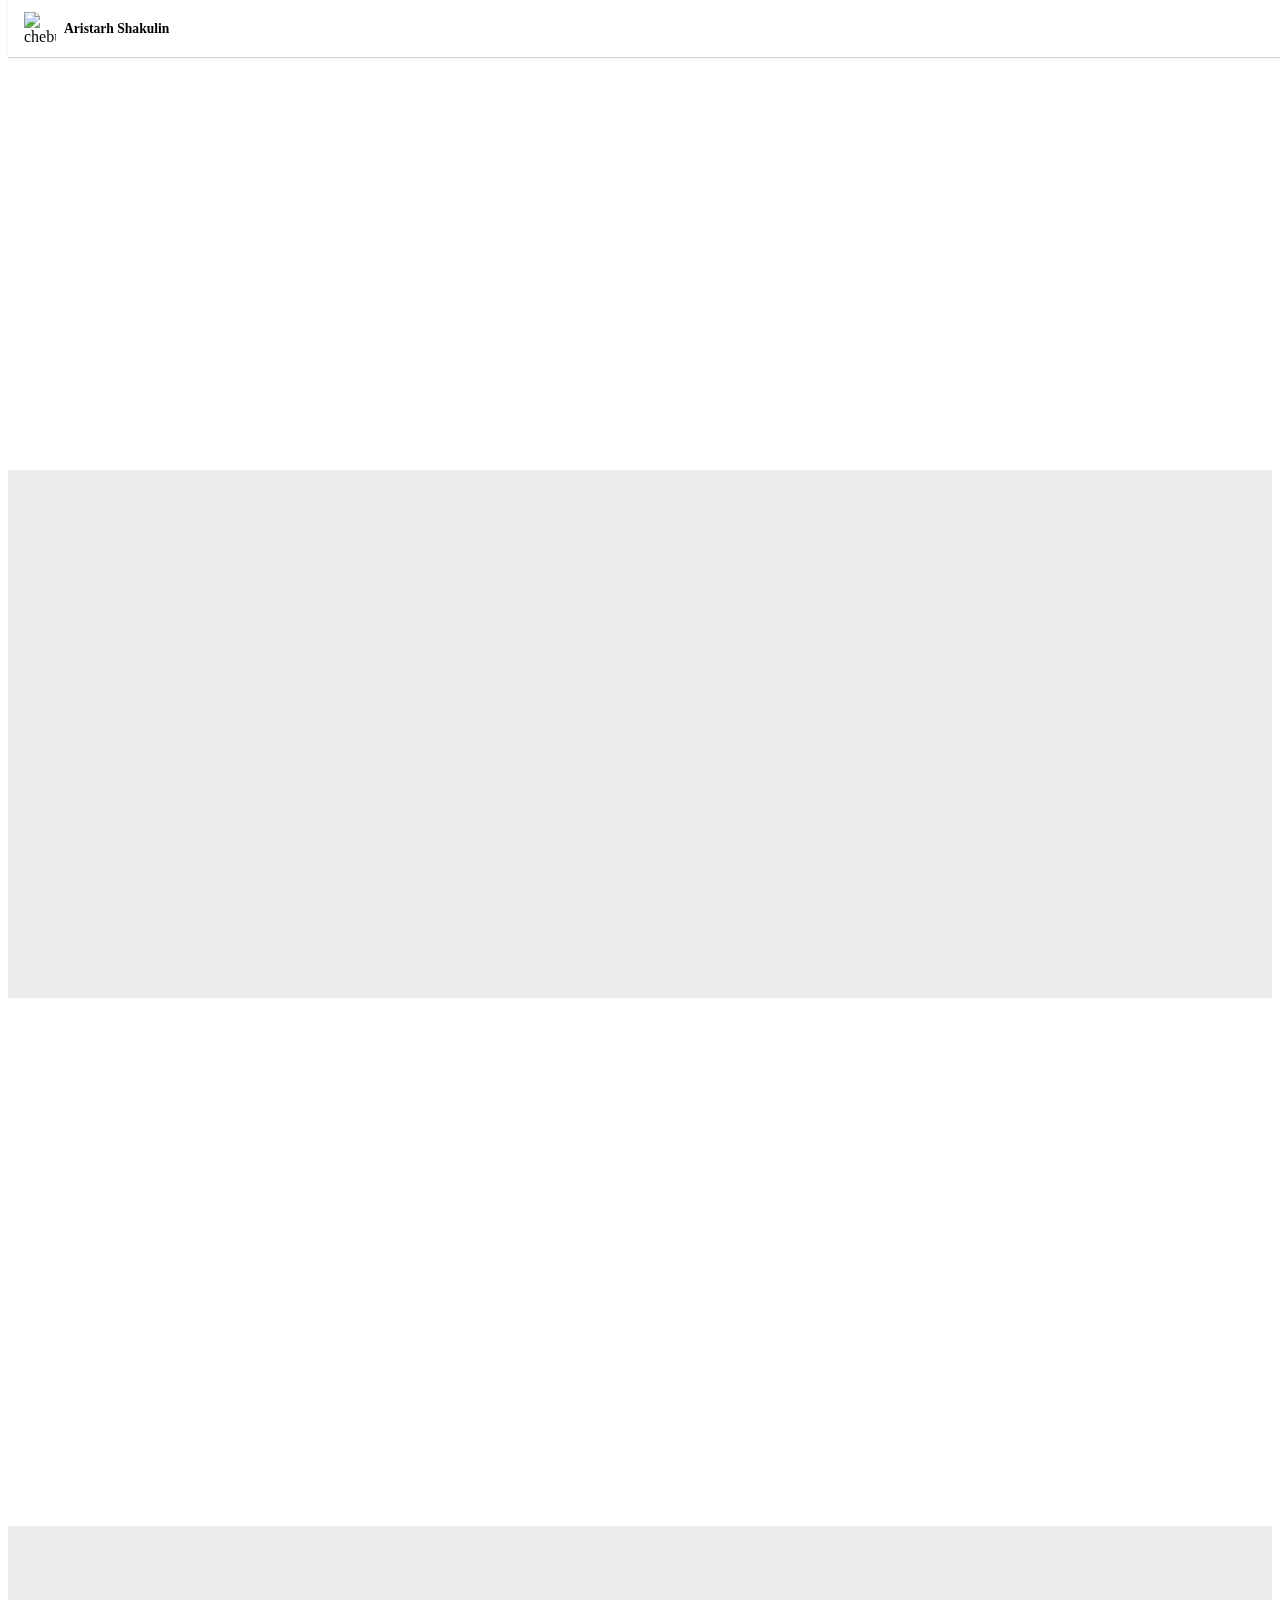
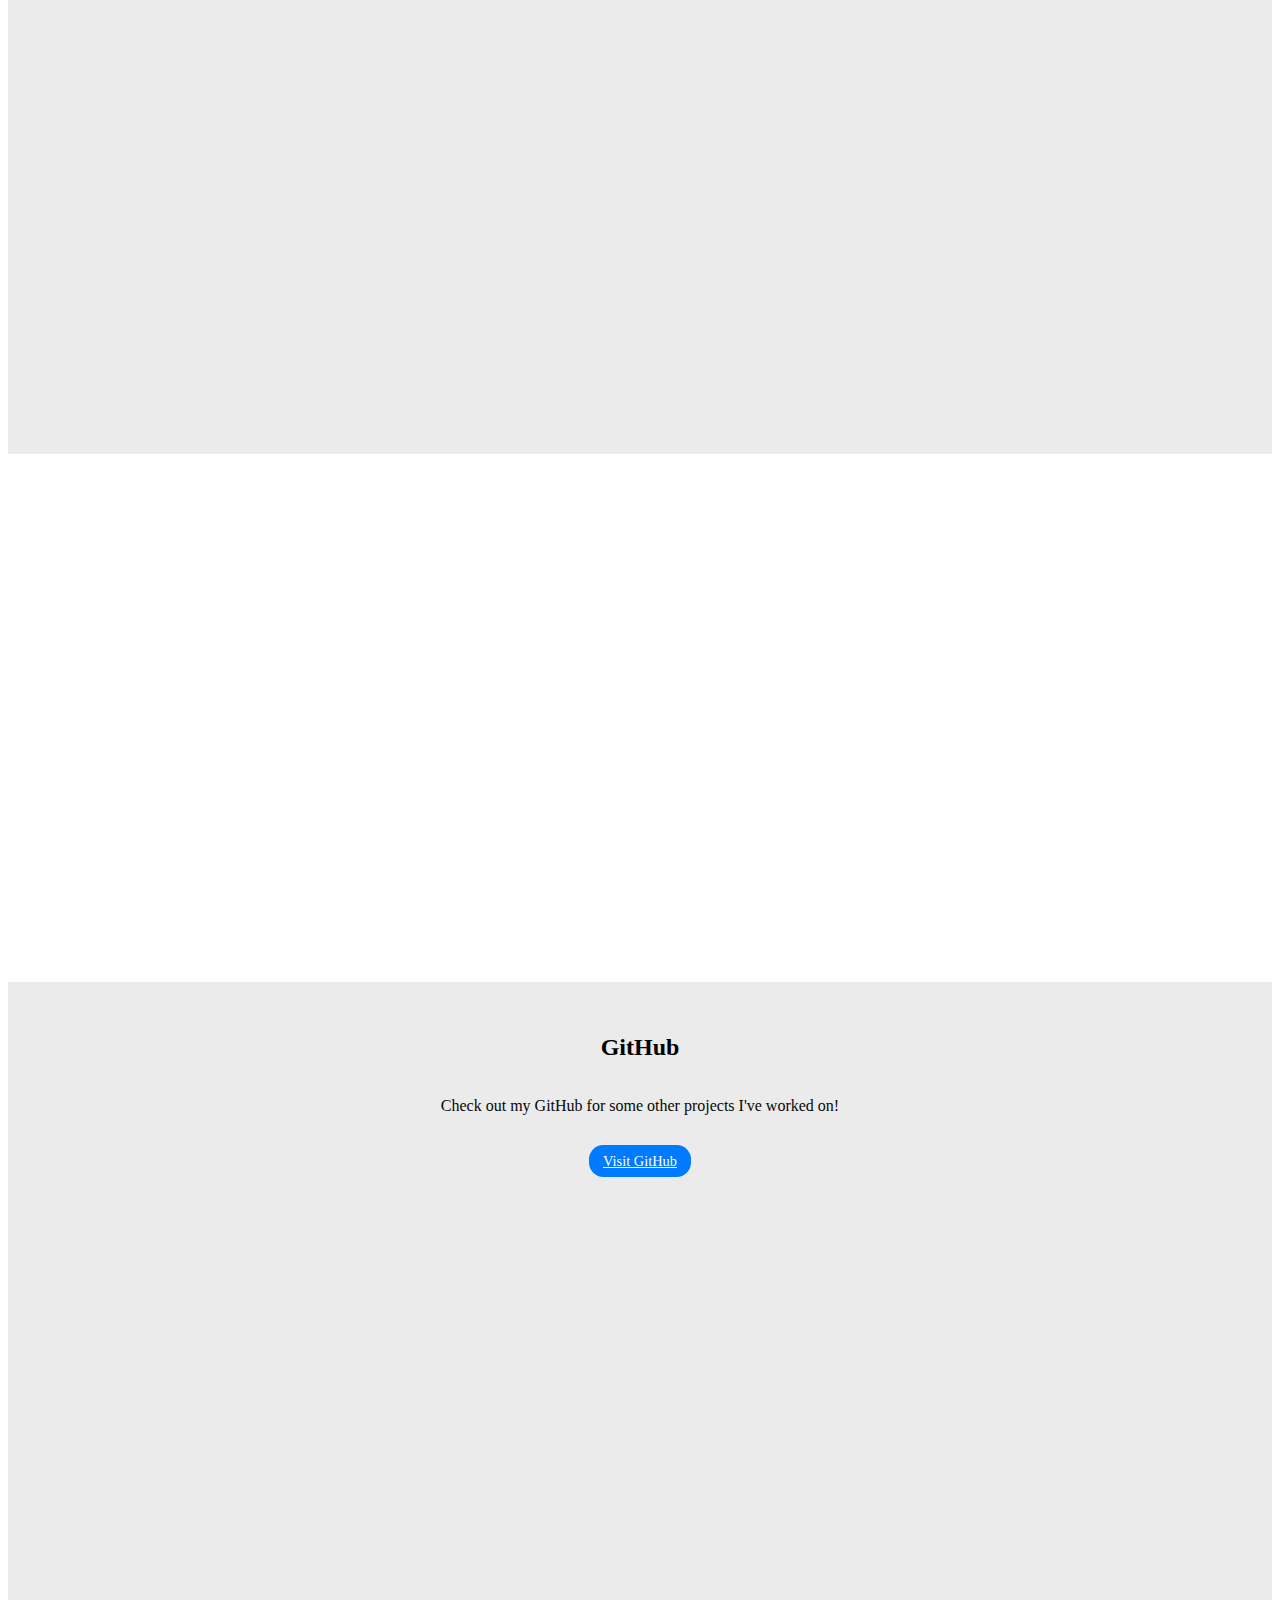
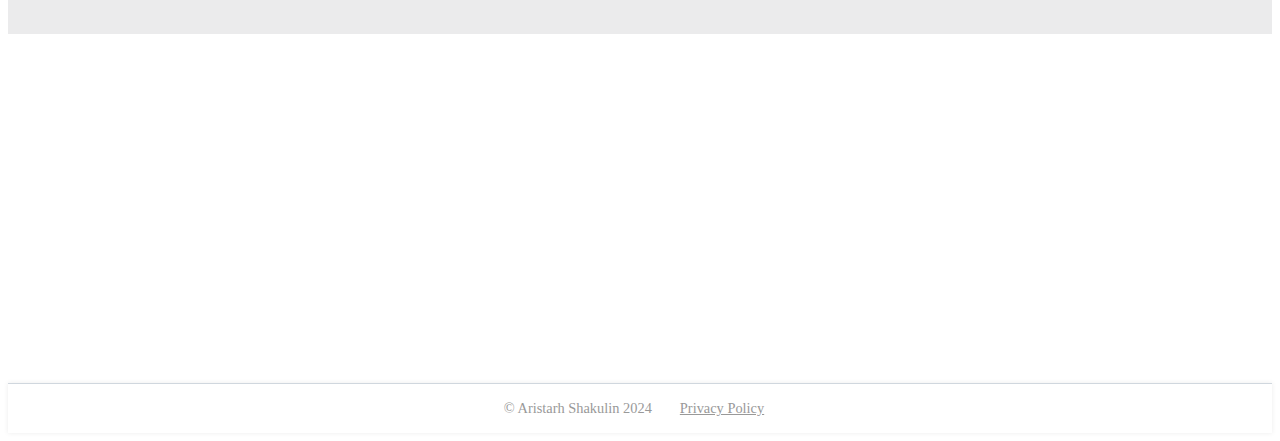
==== commit 3b46cebc: "Update index.html" ====
--- a/index.html
+++ b/index.html
@@ -2,7 +2,7 @@
 <html lang="en">
   <head>
     <!-- Title -->
-    <title>Chebupa</title>
+    <title>Aristarh Shakulin</title>
 
 
     <!-- Settings -->
@@ -53,7 +53,7 @@
     <nav>
       <div>
         <img src="images/chebupa/chebupa_transp_zoom.webp" alt="chebupa">
-        <p>Chebupa</p>
+        <p>Aristarh Shakulin</p>
       </div>
     </nav>
 
--- a/css/global.css
+++ b/css/global.css
@@ -0,0 +1,402 @@
+/*@import "//cdnjs.cloudflare.com/ajax/libs/highlight.js/11.7.0/styles/github.min.css" (prefers-color-scheme: light);*/
+
+@import "github-dark-dimmed.min.css"; /* (prefers-color-scheme: dark);*/
+
+/**************************
+	1.0 NAV **********
+**************************/
+nav {
+    position: fixed;
+
+    display: flex;
+	justify-content: space-between;
+
+	width: 100%;
+	/* height: var(--headerHeight); */
+
+	top: 0;
+	z-index: 999;
+    padding: 0.5rem;
+    padding-left: 1rem;
+    
+	background-color: var(--secondaryBackground);
+    backdrop-filter: blur(20px);
+    -webkit-backdrop-filter: blur(20px);
+	box-shadow: var(--shadow);
+	border-bottom: var(--border);
+}
+nav div {
+    display: flex;
+    align-items: center;
+    justify-content: center;
+    gap: 0.5rem;
+
+    height: 100%;
+}
+nav img {
+    width: 2rem;
+    height: 2rem;
+}
+nav p {
+    line-height: 100%;
+    font-weight: var(--semiBold);
+    font-size: 0.85rem;
+}
+
+header {
+	position: fixed;
+	width: 100%;
+	height: var(--headerHeight);
+	top: 0;
+	z-index: 999;
+	background-color: var(--secondaryBackground);
+	box-shadow: var(--shadow);
+	border-bottom: var(--border);
+
+	display: flex;
+	justify-content: space-between;
+}
+
+
+
+header .links a {
+    color: var(--tertiaryColor);
+    font-size: var(--font-size-callout);
+    line-height: var(--headerHeight);
+    margin: 0 12px;
+    transition: color 0.2s ease-in-out;
+}
+
+header .links a:hover {
+    color: var(--primaryColor);
+}
+
+/**************************
+    2.0 FOOTER **********
+**************************/
+
+footer {
+    position: relative;
+    width: 100%;
+    background-color: var(--secondaryBackground);
+    box-shadow: var(--shadow);
+    border-top: var(--border);
+    padding: 1em 0;
+
+    display: flex;
+    flex-direction: column;
+    align-items: center;
+    gap: 0.5em;
+}
+
+footer span {
+    color: var(--tertiaryColor);
+    font-size: var(--font-size-callout);
+}
+
+footer .links {
+    display: flex;
+    flex-direction: row;
+    gap: 1em;
+}
+
+footer .links a {
+    color: var(--tertiaryColor);
+    font-size: var(--font-size-callout);
+    margin: 0 12px;
+    transition: color 0.2s ease-in-out;
+}
+
+footer .links a:hover {
+    color: var(--primaryColor);
+}
+
+/**************************
+ 3.0 SECTION **********
+ **************************/
+
+section {
+    margin: 0 auto;
+}
+
+section.inverted {
+    background-color: var(--primaryBackgroundDark);
+}
+
+section.inverted :is(h1,h2,h3,h4) {
+    color: var(--primaryColorDark) !important;
+}
+
+section.inverted p {
+    color: var(--secondaryColorDark) !important;
+}
+
+/**************************
+ 4.0 HERO **********
+ **************************/
+
+section.hero {
+    display: flex;
+    flex-direction: column;
+    align-items: center;
+    justify-content: center;
+    text-align: center;
+    padding: 5em 1em;
+}
+
+section.hero img {
+    width: 200px;
+    aspect-ratio: 1/1;
+    filter: var(--drop-shadow-filter);
+    -webkit-filter: var(--drop-shadow-filter);
+    margin-bottom: 1em;
+}
+
+section.hero p.greeting {
+    font-weight: var(--medium);
+    color: var(--tertiaryColor);
+    line-height: 1em;
+}
+
+section.hero h1 {
+    margin-bottom: 0.5em;
+    font-size: var(--font-size-h2);
+}
+
+/**************************
+ 5.0 BUTTONS **********
+ **************************/
+
+a.button {
+    background: var(--accentColor);
+    color: var(--primaryAlternateColor);
+    font-size: var(--font-size-callout);
+    padding: 0.5em 1em;
+    border-radius: 1em;
+    margin-top: 1em;
+    font-weight: var(--medium);
+}
+
+a.button.large {
+    background: var(--accentColor);
+    color: var(--primaryAlternateColor);
+    font-size: var(--font-size-logo);
+    padding: 1em 2em;
+    border-radius: 0.5em;
+    font-weight: var(--medium);
+}
+
+a.button.full-width {
+    width: 100%;
+    text-align: center;
+}
+
+/**************************
+ 6.0 PROJECT **********
+ **************************/
+
+section .project {
+    width: var(--content-width);
+    margin: 0 auto;
+    padding: var(--content-padding);
+    display: flex;
+    justify-content: flex-start;
+    align-items: center;
+    gap: 2em;
+}
+
+section .project.right {
+    flex-direction: row-reverse;
+}
+
+section .project .image {
+    width: 348px;
+    aspect-ratio: 3/4;
+    background-size: cover;
+    background-position: center;
+    border-radius: 1em;
+    box-shadow: var(--cardShadow);
+}
+
+section .project .text {
+    display: flex;
+    flex-direction: column;
+    align-items: flex-start;
+    gap: 0.5em;
+}
+
+section .project .text .tag {
+    font-size: 0.7rem;
+    font-weight: 600;
+    border: 1pt solid;
+    border-radius: 100em;
+    padding: 0.25em 0.5em;
+}
+
+section .project .text .tag.development {
+    color: var(--accentColor);
+    border-color: var(--accentColor);
+}
+
+/**************************
+ 7.0 GITHUB **********
+ **************************/
+
+section .github {
+    width: var(--content-width);
+    margin: 0 auto;
+    padding: var(--content-padding);
+    display: flex;
+    flex-direction: column;
+    align-items: center;
+    text-align: center;
+}
+
+section .github.projects {
+    display: grid;
+    grid-template-columns: repeat(2, 1fr);
+    gap: 2em;
+}
+
+section .github.projects .githubProject {
+    display: flex;
+    flex-direction: column;
+    align-items: flex-start;
+    justify-content: space-between;
+    height: 100%;
+    background-color: var(--primaryBackground);
+    border-radius: 1em;
+    padding: 1em;
+    text-align: start;
+}
+
+section .github.projects .githubProject p {
+    color: var(--tertiaryColor) !important;
+}
+
+section .github.projects .githubProject h3 {
+    color: var(--primaryColor) !important;
+}
+
+section .github.projects .githubProject .links {
+    display: flex;
+    gap: 1em;
+    align-items: center;
+    margin-top: 0.5em;
+    .button {
+        margin: 0;
+    }
+
+    .github-label {
+        font-size: var(--font-size-callout);
+        color: var(--tertiaryColor);
+    }
+}
+
+/**************************
+ 8.0 SPONSOR **********
+ **************************/
+
+section .sponsor {
+    width: var(--content-width);
+    margin: 0 auto;
+    padding: var(--content-padding);
+    display: flex;
+    flex-direction: column;
+    align-items: center;
+    text-align: center;
+    gap: 1em;
+}
+
+section .sponsor .links {
+    display: flex;
+    flex-direction: column;
+    align-items: center;
+    gap: 0.5em;
+
+    margin-top: 1em;
+}
+
+/**************************
+ 11.0 RESPONSIVE **********
+ **************************/
+
+@media screen and (max-width: 1500px) {
+    .blog {
+        width: var(--content-width);
+        grid-template-columns: repeat(2, 1fr);
+    }
+}
+
+@media screen and (max-width: 1000px) {
+
+    :root {
+        --font-size-base: 16px;
+        --headerHeight: 48px;
+        --content-width: 90vw;
+    }
+
+    section .project .image {
+        width: 30vw;
+    }
+
+    section .github.projects {
+        gap: 1em;
+    }
+
+}
+
+@media screen and (max-width: 680px) {
+
+    section .github.projects {
+        grid-template-columns: repeat(1, 1fr);
+    }
+
+    .blog {
+        grid-template-columns: repeat(1, 1fr);
+    }
+
+}
+
+@media screen and (max-width: 540px) {
+
+    :root {
+        --content-width: 100%;
+    }
+
+    header .brand p {
+        display: none;
+    }
+
+    header .links a {
+        margin: 0;
+        margin-right: 12px;
+    }
+
+    section .project,
+    section .project.right {
+        flex-direction: column;
+    }
+
+    section .project .image {
+        margin: 0 1em;
+        width: 90vw;
+    }
+
+    section .github.projects .githubProject .links {
+        gap: 0.5em;
+    }
+}
+
+
+.element-animation {
+    /* Скроем элемент в начальном состоянии */
+    opacity: 0;
+    transform: translateY(20px);
+  }
+  
+  .element-animation.element-show {
+    opacity: 1;
+    transition: all 1.5s;
+    transform: translateY(0%);
+  }